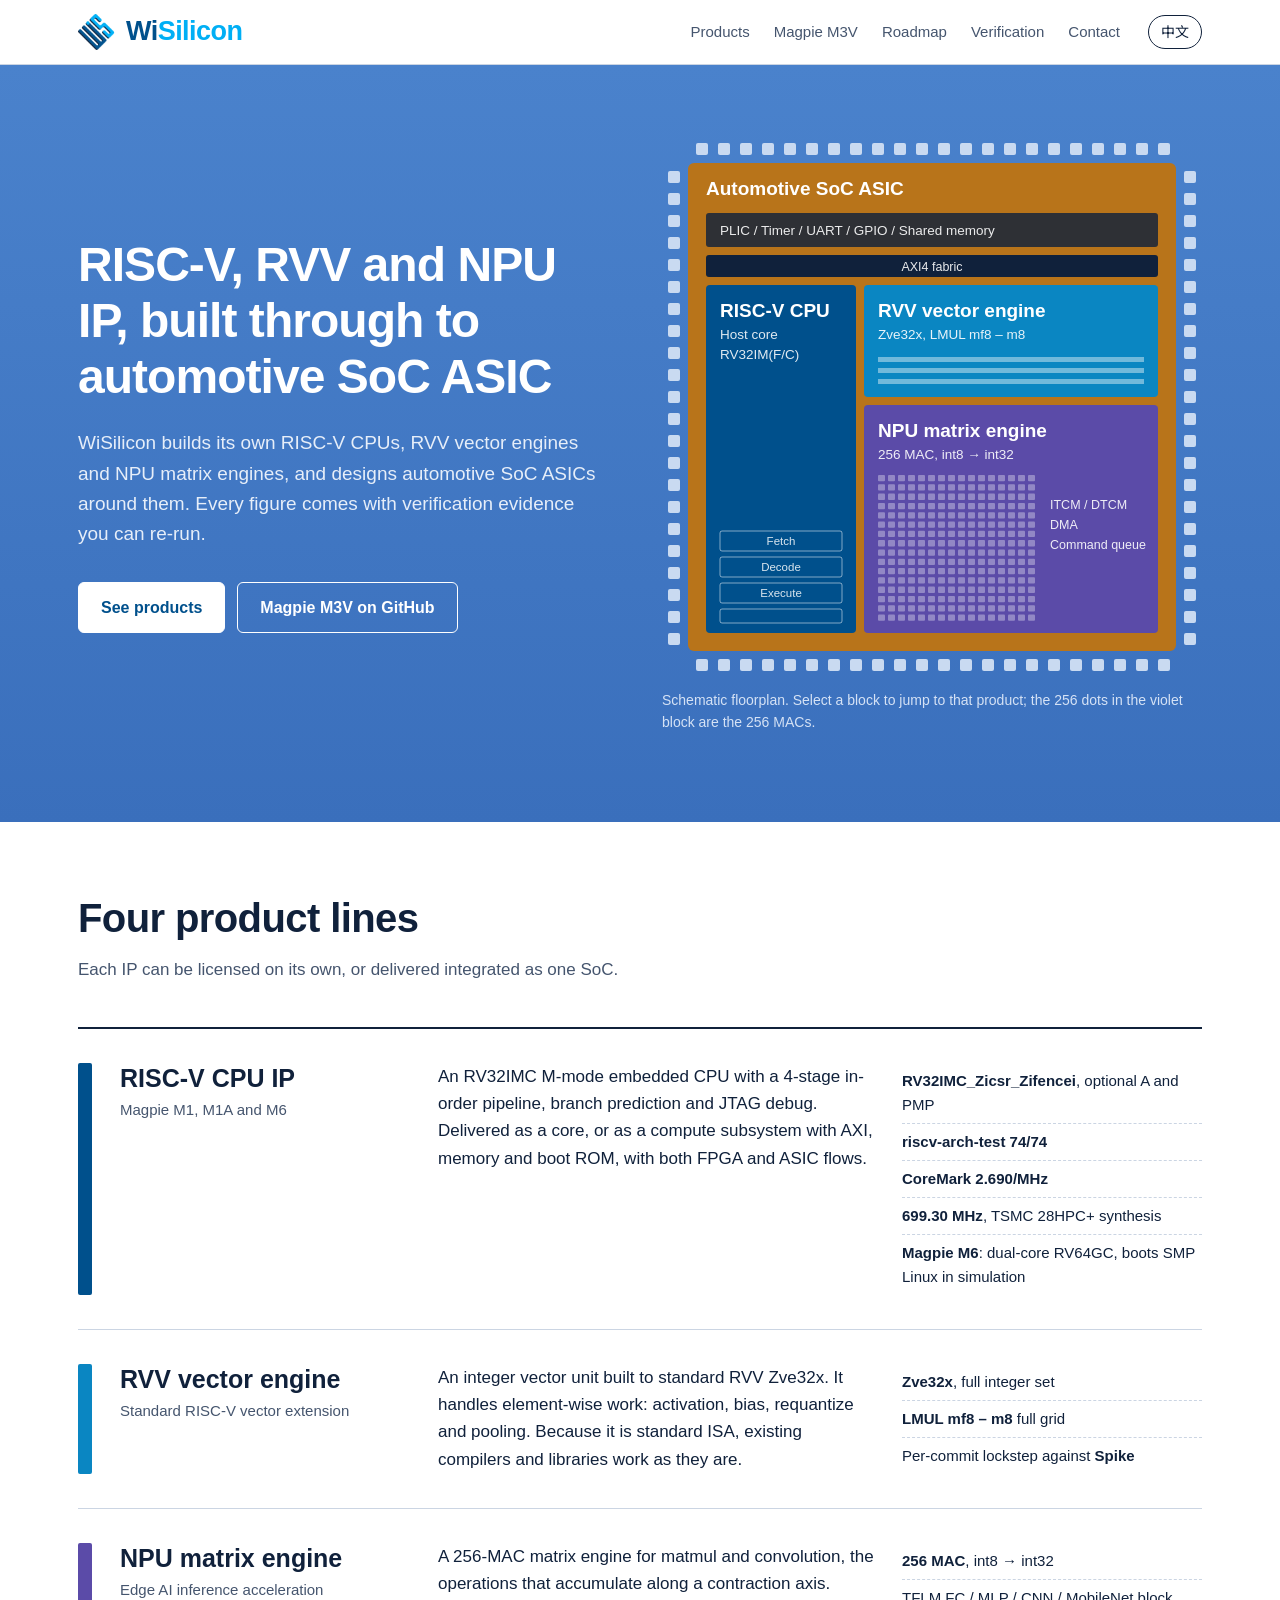
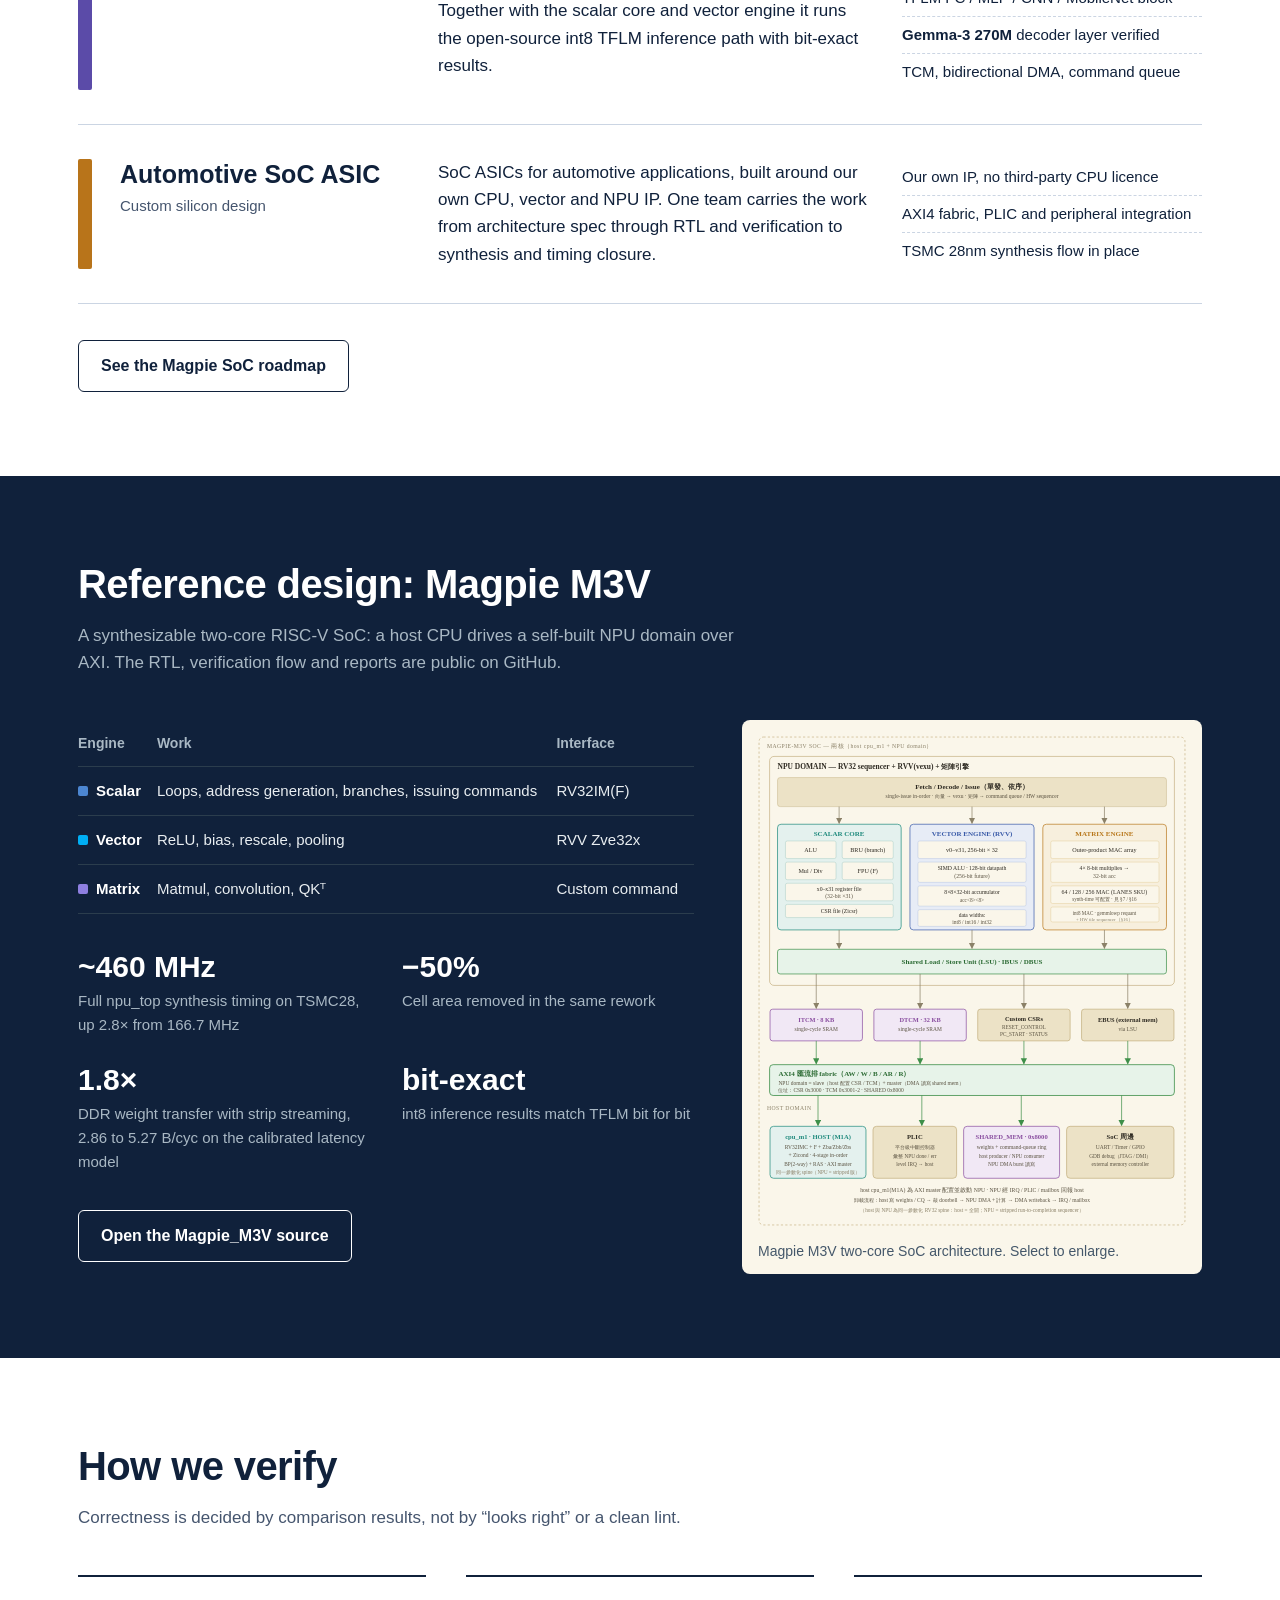
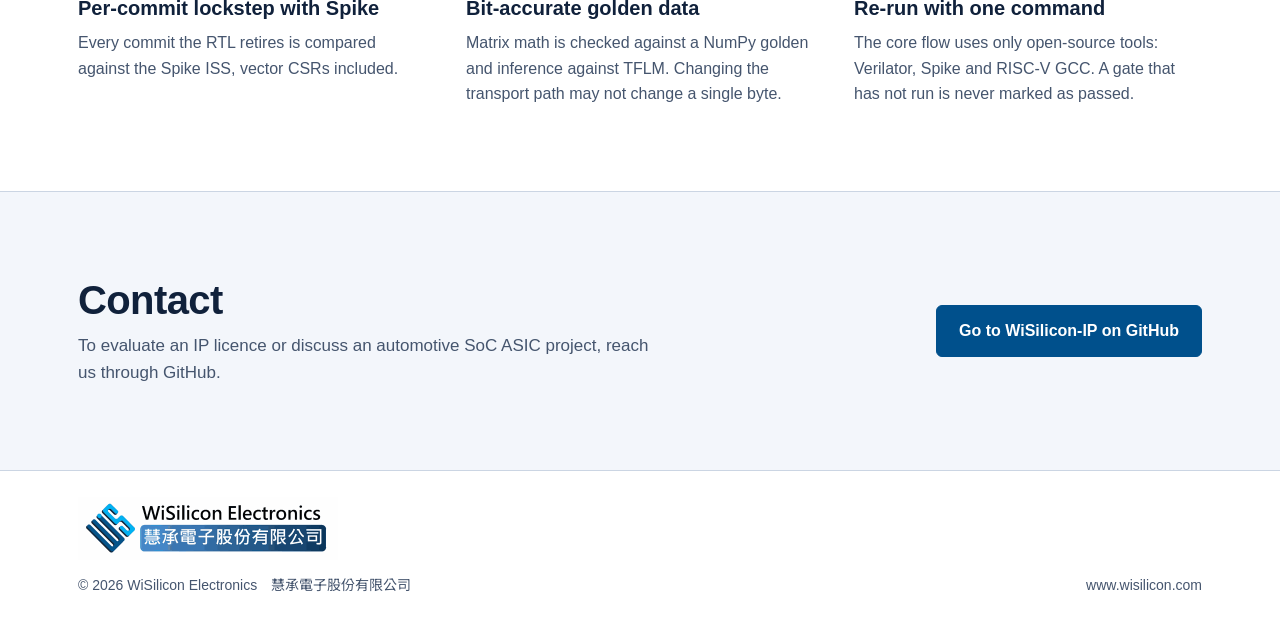
==== index.html @ 9a955252 "Add files via upload" ====
<!DOCTYPE html>
<html lang="zh-Hant" data-lang="zh" data-title-zh="WiSilicon Electronics｜RISC-V、RVV、NPU IP 與車用 SoC ASIC" data-title-en="WiSilicon Electronics | RISC-V, RVV, NPU IP and automotive SoC ASIC">
<head>
<meta charset="utf-8">
<meta name="viewport" content="width=device-width, initial-scale=1">
<title>WiSilicon Electronics｜RISC-V、RVV、NPU IP 與車用 SoC ASIC</title>
<meta name="description" content="WiSilicon Electronics 提供 RISC-V CPU IP、RVV 向量引擎、NPU 矩陣引擎與車用 SoC ASIC 設計。RISC-V CPU, RVV vector, NPU IP and automotive SoC ASIC design.">
<meta property="og:title" content="WiSilicon Electronics">
<meta property="og:description" content="RISC-V CPU, RVV vector engine, NPU IP and automotive SoC ASIC.">
<meta property="og:type" content="website">
<meta property="og:url" content="https://www.wisilicon.com/">
<link rel="canonical" href="https://www.wisilicon.com/">
<link rel="preconnect" href="https://fonts.googleapis.com">
<link rel="preconnect" href="https://fonts.gstatic.com" crossorigin>
<link href="https://fonts.googleapis.com/css2?family=Noto+Sans+TC:wght@400;500;700&display=swap" rel="stylesheet">
<link rel="icon" type="image/png" href="favicon.png">
<link rel="stylesheet" href="site.css">
</head>
<body>
<header class="top">
<div class="wrap">
<a class="brand" href="#top" aria-label="WiSilicon">
<img src="logo-mark.png" alt="" width="40" height="40"><span><span class="wi">Wi</span><span class="si">Silicon</span></span>
</a>
<nav class="nav" aria-label="Primary">
<a href="#offer"><span class="zh">產品與服務</span><span class="en">Products</span></a>
<a href="#m3v">Magpie M3V</a>
<a href="roadmap.html">Roadmap</a>
<a href="#method"><span class="zh">驗證方法</span><span class="en">Verification</span></a>
<a href="#contact"><span class="zh">聯絡</span><span class="en">Contact</span></a>
</nav>
<button class="lang" id="lang" type="button" aria-label="Switch language">English</button>
</div>
</header>
<main id="top">
<section class="hero" style="padding:0">
<div class="wrap">
<div>
<h1>
<span class="zh"><span class="nb">RISC-V、RVV 與 NPU IP，</span><br><span class="nb">一路做到車用 SoC ASIC</span></span>
<span class="en">RISC-V, RVV and NPU IP, built through to automotive SoC ASIC</span>
</h1>
<p class="lede">
<span class="zh">慧承電子（WiSilicon）自行開發 RISC-V CPU、RVV 向量引擎與 NPU 矩陣引擎，並以這些 IP 為核心設計車用 SoC ASIC。每一項規格都附可重跑的驗證證據。</span>
<span class="en">WiSilicon builds its own RISC-V CPUs, RVV vector engines and NPU matrix engines, and designs automotive SoC ASICs around them. Every figure comes with verification evidence you can re-run.</span>
</p>
<div class="actions">
<a class="btn solid" href="#offer"><span class="zh">看產品與服務</span><span class="en">See products</span></a>
<a class="btn" href="https://github.com/WiSilicon-IP/Magpie_M3V"><span class="zh">在 GitHub 看 Magpie M3V</span><span class="en">Magpie M3V on GitHub</span></a>
</div>
</div>
<div>
<svg class="die" id="die" viewBox="0 0 540 540" role="group" aria-labelledby="dieT">
<title id="dieT">SoC floorplan: automotive SoC containing a RISC-V host CPU, an RVV vector engine and a 256-MAC NPU matrix engine</title>
<g id="pads" fill="#C9DAF1"></g>
<a class="blk" href="#auto">
<rect class="face" x="26" y="26" width="488" height="488" rx="6" fill="#B8741A"/>
<text x="44" y="58" font-size="19" font-weight="700"><tspan class="zh">車用 SoC ASIC</tspan><tspan class="en">Automotive SoC ASIC</tspan></text>
</a>
<rect x="44" y="76" width="452" height="34" rx="3" fill="#10213B" opacity=".82"/>
<text x="58" y="98" font-size="13.5" opacity=".9">PLIC / Timer / UART / GPIO / Shared memory</text>
<rect x="44" y="118" width="452" height="22" rx="3" fill="#10213B"/>
<text x="270" y="134" font-size="12.5" text-anchor="middle" opacity=".9">AXI4 fabric</text>
<a class="blk" href="#cpu">
<rect class="face" x="44" y="148" width="150" height="348" rx="4" fill="#00508C"/>
<text x="58" y="180" font-size="19" font-weight="700">RISC-V CPU</text>
<text x="58" y="202" font-size="13.5" opacity=".88">Host core</text>
<text x="58" y="222" font-size="13.5" opacity=".88">RV32IM(F/C)</text>
<g fill="none" stroke="#fff" stroke-opacity=".5">
<rect x="58" y="394" width="122" height="20" rx="2"/><rect x="58" y="420" width="122" height="20" rx="2"/><rect x="58" y="446" width="122" height="20" rx="2"/><rect x="58" y="472" width="122" height="14" rx="2"/>
</g>
<text x="119" y="408" font-size="11.5" text-anchor="middle" opacity=".85">Fetch</text>
<text x="119" y="434" font-size="11.5" text-anchor="middle" opacity=".85">Decode</text>
<text x="119" y="460" font-size="11.5" text-anchor="middle" opacity=".85">Execute</text>
</a>
<a class="blk" href="#rvv">
<rect class="face" x="202" y="148" width="294" height="112" rx="4" fill="#0A86C2"/>
<text x="216" y="180" font-size="19" font-weight="700"><tspan class="zh">RVV 向量引擎</tspan><tspan class="en">RVV vector engine</tspan></text>
<text x="216" y="202" font-size="13.5" opacity=".9">Zve32x, LMUL mf8 – m8</text>
<g fill="#fff" opacity=".42">
<rect x="216" y="220" width="266" height="5"/><rect x="216" y="231" width="266" height="5"/><rect x="216" y="242" width="266" height="5"/>
</g>
</a>
<a class="blk" href="#npu">
<rect class="face" x="202" y="268" width="294" height="228" rx="4" fill="#5B4BA8"/>
<text x="216" y="300" font-size="19" font-weight="700"><tspan class="zh">NPU 矩陣引擎</tspan><tspan class="en">NPU matrix engine</tspan></text>
<text x="216" y="322" font-size="13.5" opacity=".9">256 MAC, int8 → int32</text>
<g id="mac"></g>
<text x="388" y="372" font-size="12.5" opacity=".9">ITCM / DTCM</text>
<text x="388" y="392" font-size="12.5" opacity=".9">DMA</text>
<text x="388" y="412" font-size="12.5" opacity=".9">Command queue</text>
</a>
</svg>
<p class="cap">
<span class="zh">晶片平面示意圖。點選區塊可跳到對應的產品；紫色區塊裡的 256 個點就是 256 個 MAC。</span>
<span class="en">Schematic floorplan. Select a block to jump to that product; the 256 dots in the violet block are the 256 MACs.</span>
</p>
</div>
</div>
</section>
<section id="offer" style="padding-top:20px">
<div class="wrap">
<h2><span class="zh">四項產品與服務</span><span class="en">Four product lines</span></h2>
<p class="sub">
<span class="zh">三項 IP 可以單獨授權，也可以整合成一顆 SoC 交付。</span>
<span class="en">Each IP can be licensed on its own, or delivered integrated as one SoC.</span>
</p>
<div class="offer">
<article class="row" id="cpu">
<div class="key" style="background:var(--cpu)"></div>
<div>
<h3>RISC-V CPU IP</h3>
<p class="kind"><span class="zh">Magpie M1、M1A 與 M6</span><span class="en">Magpie M1, M1A and M6</span></p>
</div>
<p>
<span class="zh">RV32IMC 的 M-mode 嵌入式 CPU，四級依序管線，含分支預測與 JTAG 除錯。可以只交付核心，也可以交付含 AXI、記憶體與 boot ROM 的運算子系統，FPGA 與 ASIC 流程都有。</span>
<span class="en">An RV32IMC M-mode embedded CPU with a 4-stage in-order pipeline, branch prediction and JTAG debug. Delivered as a core, or as a compute subsystem with AXI, memory and boot ROM, with both FPGA and ASIC flows.</span>
</p>
<ul>
<li><b>RV32IMC_Zicsr_Zifencei</b><span class="zh">，可選 A 與 PMP</span><span class="en">, optional A and PMP</span></li>
<li><b>riscv-arch-test 74/74</b></li>
<li><b>CoreMark 2.690/MHz</b></li>
<li><b>699.30 MHz</b><span class="zh">，TSMC 28HPC+ 合成結果</span><span class="en">, TSMC 28HPC+ synthesis</span></li>
<li><b>Magpie M6</b><span class="zh">：雙核 RV64GC，模擬中開機 SMP Linux</span><span class="en">: dual-core RV64GC, boots SMP Linux in simulation</span></li>
</ul>
</article>
<article class="row" id="rvv">
<div class="key" style="background:var(--rvv)"></div>
<div>
<h3><span class="zh">RVV 向量引擎</span><span class="en">RVV vector engine</span></h3>
<p class="kind"><span class="zh">標準 RISC-V 向量擴充</span><span class="en">Standard RISC-V vector extension</span></p>
</div>
<p>
<span class="zh">依標準 RVV Zve32x 實作的整數向量單元，處理逐元素運算：activation、bias、requantize 與 pooling。因為是標準 ISA，現有的編譯器與函式庫可以直接使用。</span>
<span class="en">An integer vector unit built to standard RVV Zve32x. It handles element-wise work: activation, bias, requantize and pooling. Because it is standard ISA, existing compilers and libraries work as they are.</span>
</p>
<ul>
<li><b>Zve32x</b><span class="zh">，整數全指令</span><span class="en">, full integer set</span></li>
<li><b>LMUL mf8 – m8</b><span class="zh"> 全組合</span><span class="en"> full grid</span></li>
<li><span class="zh">逐 commit 與 <b>Spike</b> 比對</span><span class="en">Per-commit lockstep against <b>Spike</b></span></li>
</ul>
</article>
<article class="row" id="npu">
<div class="key" style="background:var(--npu)"></div>
<div>
<h3><span class="zh">NPU 矩陣引擎</span><span class="en">NPU matrix engine</span></h3>
<p class="kind"><span class="zh">邊緣 AI 推論加速</span><span class="en">Edge AI inference acceleration</span></p>
</div>
<p>
<span class="zh">256 個 MAC 組成的矩陣引擎，負責 matmul 與卷積這類沿著收縮軸累加的運算。搭配純量核心與向量引擎，跑開源的 int8 TFLM 推論路徑，結果與 TFLM 逐位元相同。</span>
<span class="en">A 256-MAC matrix engine for matmul and convolution, the operations that accumulate along a contraction axis. Together with the scalar core and vector engine it runs the open-source int8 TFLM inference path with bit-exact results.</span>
</p>
<ul>
<li><b>256 MAC</b>, int8 → int32</li>
<li><span class="zh">TFLM FC / MLP / CNN / MobileNet block</span><span class="en">TFLM FC / MLP / CNN / MobileNet block</span></li>
<li><b>Gemma-3 270M</b> <span class="zh">decoder layer 已驗證</span><span class="en">decoder layer verified</span></li>
<li><span class="zh">TCM、雙向 DMA、command queue</span><span class="en">TCM, bidirectional DMA, command queue</span></li>
</ul>
</article>
<article class="row" id="auto">
<div class="key" style="background:var(--auto)"></div>
<div>
<h3><span class="zh">車用 SoC ASIC</span><span class="en">Automotive SoC ASIC</span></h3>
<p class="kind"><span class="zh">客製晶片設計</span><span class="en">Custom silicon design</span></p>
</div>
<p>
<span class="zh">以自有的 CPU、向量與 NPU IP 為核心，替車用應用設計 SoC ASIC。從架構規格、RTL、驗證到合成與時序收斂，由同一個團隊負責。</span>
<span class="en">SoC ASICs for automotive applications, built around our own CPU, vector and NPU IP. One team carries the work from architecture spec through RTL and verification to synthesis and timing closure.</span>
</p>
<ul>
<li><span class="zh">自有 IP，不依賴第三方 CPU 授權</span><span class="en">Our own IP, no third-party CPU licence</span></li>
<li><span class="zh">AXI4 匯流排、PLIC、周邊整合</span><span class="en">AXI4 fabric, PLIC and peripheral integration</span></li>
<li><span class="zh">TSMC 28nm 合成流程已建立</span><span class="en">TSMC 28nm synthesis flow in place</span></li>
</ul>
</article>
</div>
<p class="more"><a class="btn" href="roadmap.html"><span class="zh">看 Magpie SoC Roadmap</span><span class="en">See the Magpie SoC roadmap</span></a></p>
</div>
</section>
<section class="ref" id="m3v">
<div class="wrap">
<h2><span class="zh">參考設計：Magpie M3V</span><span class="en">Reference design: Magpie M3V</span></h2>
<p class="sub">
<span class="zh">一顆可合成的雙核 RISC-V SoC：host CPU 透過 AXI 驅動自建的 NPU domain。RTL、驗證流程與報告都公開在 GitHub。</span>
<span class="en">A synthesizable two-core RISC-V SoC: a host CPU drives a self-built NPU domain over AXI. The RTL, verification flow and reports are public on GitHub.</span>
</p>
<div class="refgrid">
<div>
<table class="engines">
<thead><tr>
<th><span class="zh">引擎</span><span class="en">Engine</span></th>
<th><span class="zh">負責的工作</span><span class="en">Work</span></th>
<th><span class="zh">介面</span><span class="en">Interface</span></th>
</tr></thead>
<tbody>
<tr><td><span class="dot" style="background:#4C86D1"></span><span class="zh">純量</span><span class="en">Scalar</span></td>
<td><span class="zh">迴圈、位址產生、分支、下指令</span><span class="en">Loops, address generation, branches, issuing commands</span></td><td>RV32IM(F)</td></tr>
<tr><td><span class="dot" style="background:#00AFF5"></span><span class="zh">向量</span><span class="en">Vector</span></td>
<td><span class="zh">ReLU、bias、rescale、pooling</span><span class="en">ReLU, bias, rescale, pooling</span></td><td>RVV Zve32x</td></tr>
<tr><td><span class="dot" style="background:#8E7FE0"></span><span class="zh">矩陣</span><span class="en">Matrix</span></td>
<td><span class="zh">matmul、卷積、QKᵀ</span><span class="en">Matmul, convolution, QKᵀ</span></td><td><span class="zh">自訂命令</span><span class="en">Custom command</span></td></tr>
</tbody>
</table>
<dl class="facts">
<div><dt>~460 MHz</dt><dd><span class="zh">完整 npu_top 在 TSMC28 的合成時序，由 166.7 MHz 提升 2.8 倍</span><span class="en">Full npu_top synthesis timing on TSMC28, up 2.8× from 166.7 MHz</span></dd></div>
<div><dt>−50%</dt><dd><span class="zh">同一次改版減少的 cell 面積</span><span class="en">Cell area removed in the same rework</span></dd></div>
<div><dt>1.8×</dt><dd><span class="zh">strip streaming 讓 DDR 權重傳輸由 2.86 提升到 5.27 B/cyc（校準延遲模型）</span><span class="en">DDR weight transfer with strip streaming, 2.86 to 5.27 B/cyc on the calibrated latency model</span></dd></div>
<div><dt>bit-exact</dt><dd><span class="zh">int8 推論結果與 TFLM 逐位元相同</span><span class="en">int8 inference results match TFLM bit for bit</span></dd></div>
</dl>
<a class="btn" href="https://github.com/WiSilicon-IP/Magpie_M3V"><span class="zh">開啟 Magpie_M3V 原始碼</span><span class="en">Open the Magpie_M3V source</span></a>
</div>
<figure>
<a href="soc_arch_v3.svg"><img src="soc_arch_v3.svg" alt="Magpie-M3V two-core SoC architecture: NPU domain with scalar RV32IMF core, RVV vector engine, 256-MAC matrix engine, ITCM/DTCM and DMA, plus host cpu_m1, PLIC, shared memory and peripherals on a shared AXI4 fabric" loading="lazy" width="1000" height="1140"></a>
<figcaption><span class="zh">Magpie M3V 雙核 SoC 架構。點圖可放大。</span><span class="en">Magpie M3V two-core SoC architecture. Select to enlarge.</span></figcaption>
</figure>
</div>
</div>
</section>
<section id="method">
<div class="wrap">
<h2><span class="zh">我們怎麼驗證</span><span class="en">How we verify</span></h2>
<p class="sub">
<span class="zh">正確與否由比對結果決定，而不是「看起來對」或 lint 通過。</span>
<span class="en">Correctness is decided by comparison results, not by “looks right” or a clean lint.</span>
</p>
<div class="method">
<div>
<h3><span class="zh">逐 commit 與 Spike 比對</span><span class="en">Per-commit lockstep with Spike</span></h3>
<p><span class="zh">RTL 每一筆 commit 的結果都與 Spike ISS 對照，向量 CSR 也在比對範圍內。</span><span class="en">Every commit the RTL retires is compared against the Spike ISS, vector CSRs included.</span></p>
</div>
<div>
<h3><span class="zh">逐位元的 golden 資料</span><span class="en">Bit-accurate golden data</span></h3>
<p><span class="zh">矩陣運算對照 NumPy golden，推論結果對照 TFLM。換傳輸路徑不能改變任何一個位元組。</span><span class="en">Matrix math is checked against a NumPy golden and inference against TFLM. Changing the transport path may not change a single byte.</span></p>
</div>
<div>
<h3><span class="zh">一行指令重跑</span><span class="en">Re-run with one command</span></h3>
<p><span class="zh">核心流程只用開源工具：Verilator、Spike 與 RISC-V GCC。沒有執行過的 gate 不會標成通過。</span><span class="en">The core flow uses only open-source tools: Verilator, Spike and RISC-V GCC. A gate that has not run is never marked as passed.</span></p>
</div>
</div>
</div>
</section>
<section class="contact" id="contact">
<div class="wrap">
<div>
<h2><span class="zh">聯絡我們</span><span class="en">Contact</span></h2>
<p>
<span class="zh">想評估 IP 授權或討論車用 SoC ASIC 專案，請從 GitHub 與我們聯繫。</span>
<span class="en">To evaluate an IP licence or discuss an automotive SoC ASIC project, reach us through GitHub.</span>
</p>
</div>
<!-- TODO: 補上公司聯絡信箱，例如 <a class="btn solid" href="mailto:...">寄信給我們</a> -->
<a class="btn solid" href="https://github.com/WiSilicon-IP"><span class="zh">前往 WiSilicon-IP GitHub</span><span class="en">Go to WiSilicon-IP on GitHub</span></a>
</div>
</section>
</main>
<footer>
<div class="wrap" style="margin-bottom:14px"><img src="logo-full.png" alt="WiSilicon Electronics 慧承電子股份有限公司" width="260" height="61" style="height:auto;max-width:100%"></div>
<div class="wrap"><span>© <span id="yr">2026</span> WiSilicon Electronics　慧承電子股份有限公司</span><span>www.wisilicon.com</span></div>
</footer>
<script src="site.js"></script>
</body>
</html>
---- site.css ----
:root{
--paper:#FFFFFF;
--sheet:#F3F6FB;
--ink:#10213B;
--brand:#447CC7;
--cyan:#00AFF5;
--ink-2:#45556E;
--line:#CBD5E3;
--cpu:#00508C;
--rvv:#0A86C2;
--npu:#5B4BA8;
--auto:#B8741A;
--latin:"Helvetica Neue",Helvetica,Arial,"Noto Sans TC","Noto Sans CJK TC","PingFang TC","Microsoft JhengHei",sans-serif;
--body:"Segoe UI","Helvetica Neue",Helvetica,Arial,"Noto Sans TC","Noto Sans CJK TC","PingFang TC","Microsoft JhengHei",sans-serif;
--wrap:1180px;
}
*{box-sizing:border-box}
html{scroll-behavior:smooth}
body{margin:0;background:var(--paper);color:var(--ink);font-family:var(--body);font-size:17px;line-height:1.7;-webkit-font-smoothing:antialiased}
html[data-lang="zh"] .en,html[data-lang="en"] .zh{display:none}
html[data-lang="en"] body{line-height:1.6}
a{color:inherit}
a:focus-visible,button:focus-visible{outline:3px solid var(--cyan);outline-offset:3px}
.wrap{max-width:var(--wrap);margin:0 auto;padding:0 28px}
.top{position:sticky;top:0;z-index:10;background:rgba(255,255,255,.94);backdrop-filter:blur(8px);border-bottom:1px solid var(--line)}
.top .wrap{display:flex;align-items:center;gap:28px;height:64px}
.brand{display:flex;align-items:center;gap:10px;text-decoration:none;font-family:var(--latin);font-weight:700;font-size:20px;letter-spacing:-.01em}
.brand img{width:40px;height:40px;display:block}
.brand{font-size:27px;letter-spacing:-.02em;gap:8px}
.brand .wi{color:var(--cpu)}
.brand .si{color:var(--cyan)}
.nav{display:flex;gap:24px;margin-left:auto;font-size:15px}
.nav a{text-decoration:none;color:var(--ink-2)}
.nav a:hover{color:var(--ink)}
.lang{font:inherit;font-size:14px;border:1px solid var(--ink);background:none;color:var(--ink);padding:5px 12px;border-radius:999px;cursor:pointer}
.lang:hover{background:var(--ink);color:#fff}
.hero .wrap{display:grid;grid-template-columns:minmax(0,1fr) minmax(0,540px);gap:56px;align-items:center;padding-top:72px;padding-bottom:88px}
h1{font-family:var(--latin);font-weight:700;font-size:clamp(32px,3.9vw,48px);line-height:1.16;letter-spacing:-.02em;margin:0 0 24px}
html[data-lang="zh"] h1{font-weight:700;line-height:1.3;letter-spacing:0;font-size:clamp(30px,3.7vw,46px)}
h1 .nb{white-space:nowrap}
@media (max-width:520px){h1 .nb{white-space:normal}}
.lede{font-size:19px;color:var(--ink-2);max-width:34em;margin:0 0 32px}
.actions{display:flex;flex-wrap:wrap;gap:12px}
.btn{display:inline-block;text-decoration:none;font-weight:600;font-size:16px;padding:12px 22px;border-radius:6px;border:1.5px solid var(--ink)}
.btn.solid{background:var(--cpu);border-color:var(--cpu);color:#fff}
.btn.solid:hover{background:var(--ink);border-color:var(--ink)}
.btn:not(.solid):hover{background:var(--ink);color:#fff}
.die{width:100%;height:auto;display:block}
.die text{font-family:var(--latin);fill:#fff}
.die .blk{cursor:pointer}
.die .blk rect.face{transition:filter .15s}
.die .blk:hover rect.face,.die .blk:focus-visible rect.face{filter:brightness(1.18)}
.die .blk:focus-visible{outline:none}
.die .blk:focus-visible rect.face{stroke:#fff;stroke-width:3}
.die .mac{fill:#fff;opacity:.28}
.die.run .mac{animation:mac 1.1s ease-out both}
@keyframes mac{0%{opacity:.1}45%{opacity:1}100%{opacity:.34}}
.cap{font-size:14px;color:var(--ink-2);margin:12px 0 0}
section{padding:84px 0}
h2{font-family:var(--latin);font-weight:700;font-size:clamp(28px,3.2vw,40px);line-height:1.2;letter-spacing:-.015em;margin:0 0 14px}
html[data-lang="zh"] h2{font-weight:700;letter-spacing:0}
.sub{color:var(--ink-2);max-width:40em;margin:0 0 44px}
.offer{border-top:2px solid var(--ink)}
.row{display:grid;grid-template-columns:14px minmax(0,290px) minmax(0,1fr) minmax(0,300px);gap:28px;padding:34px 0;border-bottom:1px solid var(--line);scroll-margin-top:80px}
.row .key{width:14px;border-radius:2px}
.row h3{font-family:var(--latin);font-weight:700;font-size:25px;line-height:1.25;margin:0 0 4px}
.row .kind{font-size:15px;color:var(--ink-2);margin:0}
.row p{margin:0}
.row ul{margin:0;padding:0;list-style:none;font-size:15px}
.row li{padding:6px 0;border-bottom:1px dashed var(--line);font-variant-numeric:tabular-nums}
.row li:last-child{border-bottom:0}
.row li b{font-weight:600}
.ref{background:var(--ink);color:#E9EEF1}
.ref h2{color:#fff}
.ref .sub{color:#A9B8C4}
.refgrid{display:grid;grid-template-columns:minmax(0,1fr) minmax(0,460px);gap:48px;align-items:start}
.ref figure{margin:0;background:#FAF6EA;border-radius:8px;padding:10px}
.ref figure img{display:block;width:100%;height:auto}
.ref figcaption{font-size:14px;color:#44576A;padding:8px 6px 2px}
.engines{width:100%;border-collapse:collapse;font-size:15px;margin:0 0 36px}
.engines th,.engines td{text-align:left;vertical-align:top;padding:12px 14px 12px 0;border-bottom:1px solid #2B3D4D}
.engines th{font-weight:600;color:#A9B8C4;font-size:14px}
.engines td:first-child{font-weight:600;color:#fff;white-space:nowrap}
.dot{display:inline-block;width:10px;height:10px;border-radius:2px;margin-right:8px}
.facts{margin:0;display:grid;grid-template-columns:1fr 1fr;gap:26px 32px}
.facts dt{font-family:var(--latin);font-weight:700;font-size:30px;line-height:1.1;color:#fff;font-variant-numeric:tabular-nums}
.facts dd{margin:6px 0 0;font-size:15px;color:#A9B8C4}
.ref .btn{border-color:#fff;color:#fff;margin-top:36px}
.ref .btn:hover{background:#fff;color:var(--ink)}
.method{display:grid;grid-template-columns:repeat(3,minmax(0,1fr));gap:40px}
.method h3{font-size:20px;font-weight:700;margin:0 0 8px;line-height:1.35}
.method p{margin:0;color:var(--ink-2);font-size:16px}
.method div{border-top:2px solid var(--ink);padding-top:18px}
.contact{background:var(--sheet);border-top:1px solid var(--line)}
.contact .wrap{display:flex;flex-wrap:wrap;gap:24px 48px;align-items:center;justify-content:space-between}
.contact h2{margin:0 0 8px}
.contact p{margin:0;color:var(--ink-2);max-width:34em}
footer{padding:26px 0;font-size:14px;color:var(--ink-2);border-top:1px solid var(--line);background:var(--sheet)}
@media (max-width:980px){
.hero .wrap{grid-template-columns:1fr;padding-top:48px;padding-bottom:56px;gap:40px}
.row{grid-template-columns:14px minmax(0,1fr);gap:14px 20px}
.row .key{grid-row:1 / span 3}
.refgrid{grid-template-columns:1fr}
.method{grid-template-columns:1fr;gap:28px}
section{padding:60px 0}
}
@media (max-width:640px){
.nav a{display:none}
.wrap{padding:0 20px}
.facts{grid-template-columns:1fr}
.engines td:first-child{white-space:normal}
}
@media (prefers-reduced-motion:reduce){
html{scroll-behavior:auto}
.die.run .mac{animation:none;opacity:.5}
}
.pagehead{padding:64px 0 36px}
.pagehead h1{margin-bottom:16px}
.asof{font-size:15px;color:var(--ink-2);margin:0}
.lanes{border-top:2px solid var(--ink)}
.lanehead,.lane{display:grid;grid-template-columns:200px repeat(3,minmax(0,1fr));gap:0 24px}
.lanehead{padding:12px 0;font-size:15px;font-weight:600;color:var(--ink-2);border-bottom:1px solid var(--line)}
.lane{padding:28px 0;border-bottom:1px solid var(--line)}
.lane .who{border-left:14px solid var(--c);padding-left:16px}
.lane .who h3{font-family:var(--latin);font-size:21px;font-weight:700;line-height:1.3;margin:0 0 4px}
.lane .who p{margin:0;font-size:15px;color:var(--ink-2)}
.stage{font-size:15.5px}
.stage h4{font-size:17px;font-weight:700;margin:0 0 6px;line-height:1.4}
.stage h4 a{text-decoration-color:var(--c);text-decoration-thickness:2px;text-underline-offset:3px}
.stage ul{margin:0 0 16px;padding-left:1.1em}
.stage ul:last-child{margin-bottom:0}
.stage li{margin:3px 0}
.stage .tag{display:none;font-size:13.5px;font-weight:600;color:var(--ink-2);margin:0 0 6px}
.stage.none{color:var(--line)}
.goal{margin-top:28px;background:var(--auto);color:#fff;border-radius:8px;padding:30px 32px;display:grid;grid-template-columns:minmax(0,1fr) minmax(0,1.2fr);gap:32px;align-items:center}
.goal h3{font-family:var(--latin);font-size:27px;font-weight:700;line-height:1.25;margin:0 0 8px}
.goal p{margin:0}
.goal .state{display:inline-block;font-size:14px;font-weight:600;border:1.5px solid #fff;border-radius:999px;padding:2px 12px;margin-bottom:12px}
.parts{display:grid;grid-template-columns:1fr 1fr;gap:10px;margin:0;padding:0;list-style:none}
.parts li{background:var(--ink);border-left:10px solid var(--c);border-radius:4px;padding:10px 14px;font-size:15px;line-height:1.45}
.parts b{display:block;font-size:16px}
.tablewrap{overflow-x:auto}
.family{width:100%;border-collapse:collapse;font-size:15.5px;min-width:760px}
.family th,.family td{text-align:left;vertical-align:top;padding:13px 18px 13px 0;border-bottom:1px solid var(--line)}
.family thead th{font-size:14.5px;color:var(--ink-2);font-weight:600;border-bottom:2px solid var(--ink)}
.family tbody th{font-weight:700;white-space:nowrap}
.family td{font-variant-numeric:tabular-nums}
.more{margin:36px 0 0}
@media (max-width:980px){
.lanehead{display:none}
.lane{grid-template-columns:1fr;gap:18px}
.stage .tag{display:block}
.stage.none{display:none}
.goal{grid-template-columns:1fr}
}
@media (max-width:640px){.parts{grid-template-columns:1fr}.goal{padding:24px 20px}}
.hero,.pagehead{background:linear-gradient(180deg,#4A82CC 0%,#3A6FBC 100%);color:#fff}
.hero .lede,.pagehead .lede{color:#E6EEF9}
.pagehead .asof{color:#C9DAF1}
.hero .cap{color:#D5E2F5}
.hero .btn{border-color:#fff;color:#fff}
.hero .btn:not(.solid):hover{background:#fff;color:var(--cpu)}
.hero .btn.solid{background:#fff;border-color:#fff;color:var(--cpu)}
.hero .btn.solid:hover{background:var(--ink);border-color:var(--ink);color:#fff}
.hero a:focus-visible{outline-color:#fff}
#offer{padding-top:72px !important}
.pagehead{margin-bottom:44px}
.ref,.parts li{background:var(--ink)}
footer .wrap{display:flex;flex-wrap:wrap;gap:6px 24px;justify-content:space-between}
footer{background:#fff}
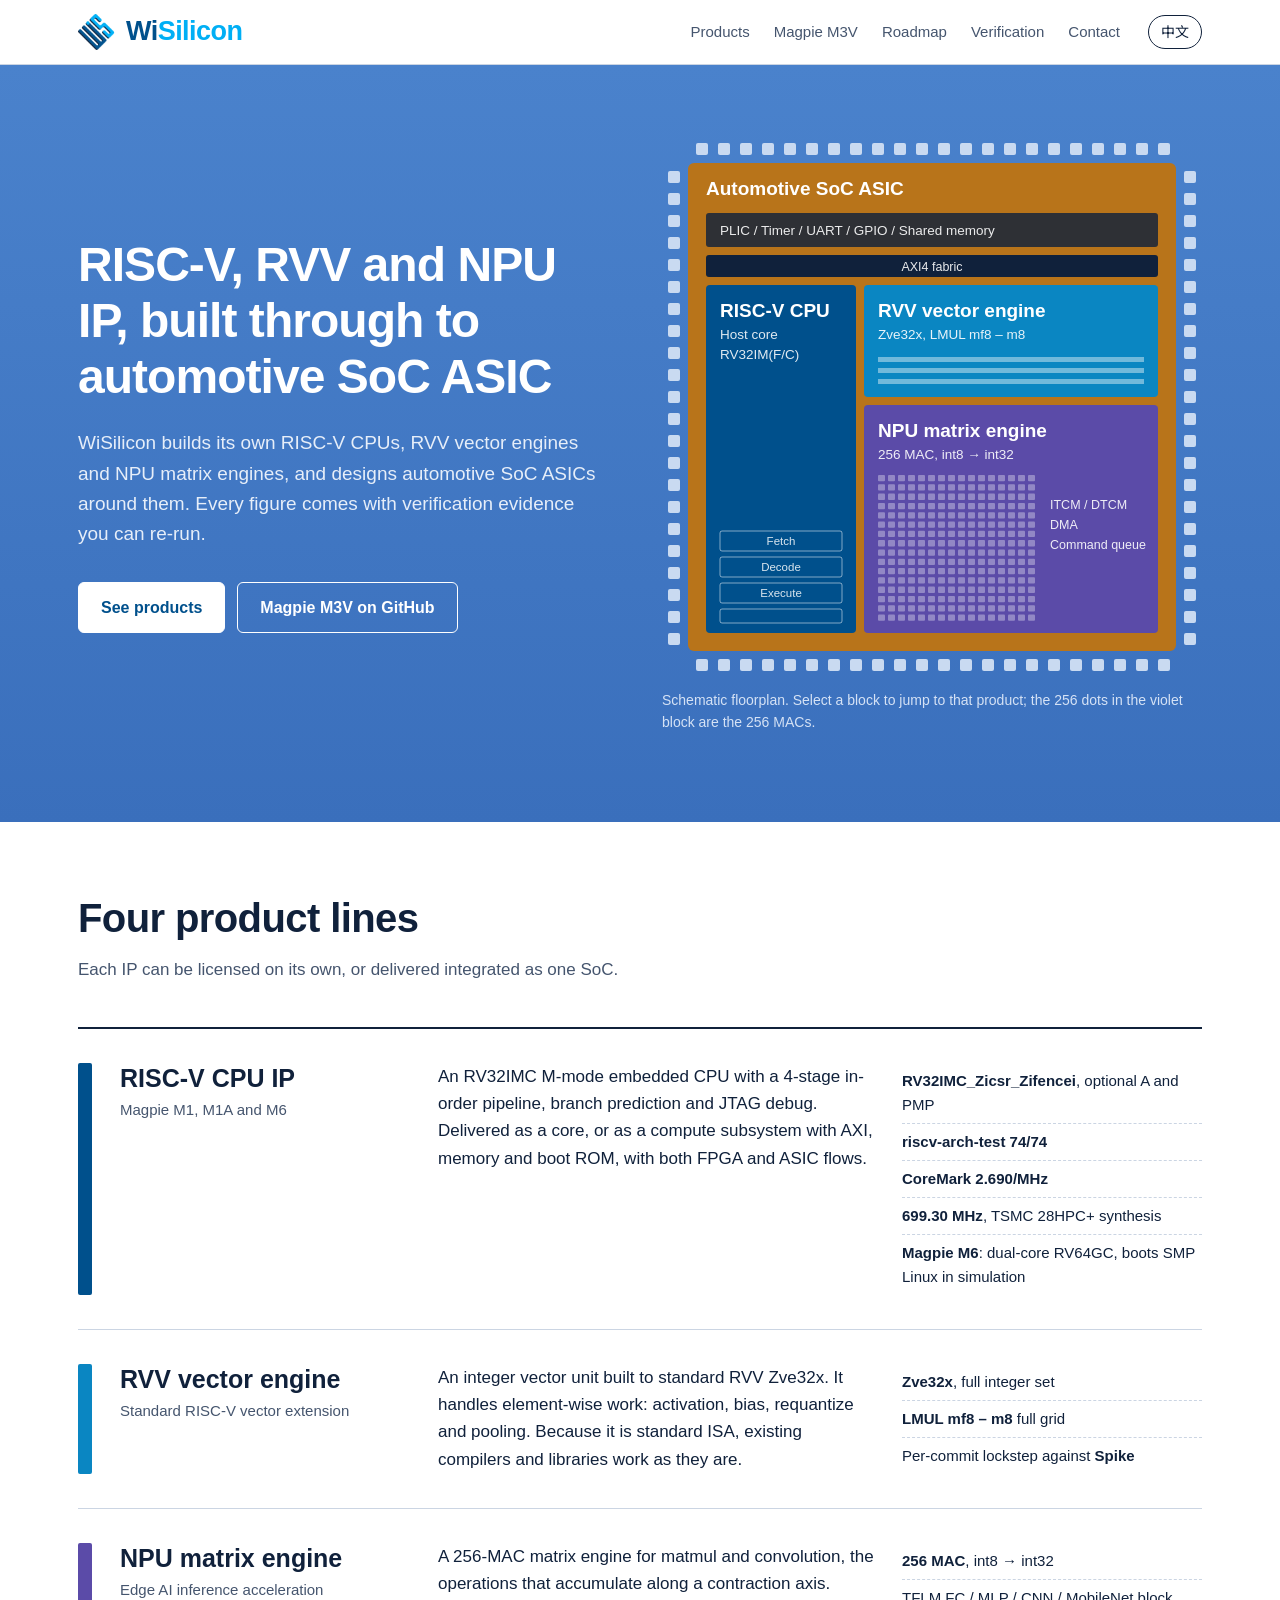
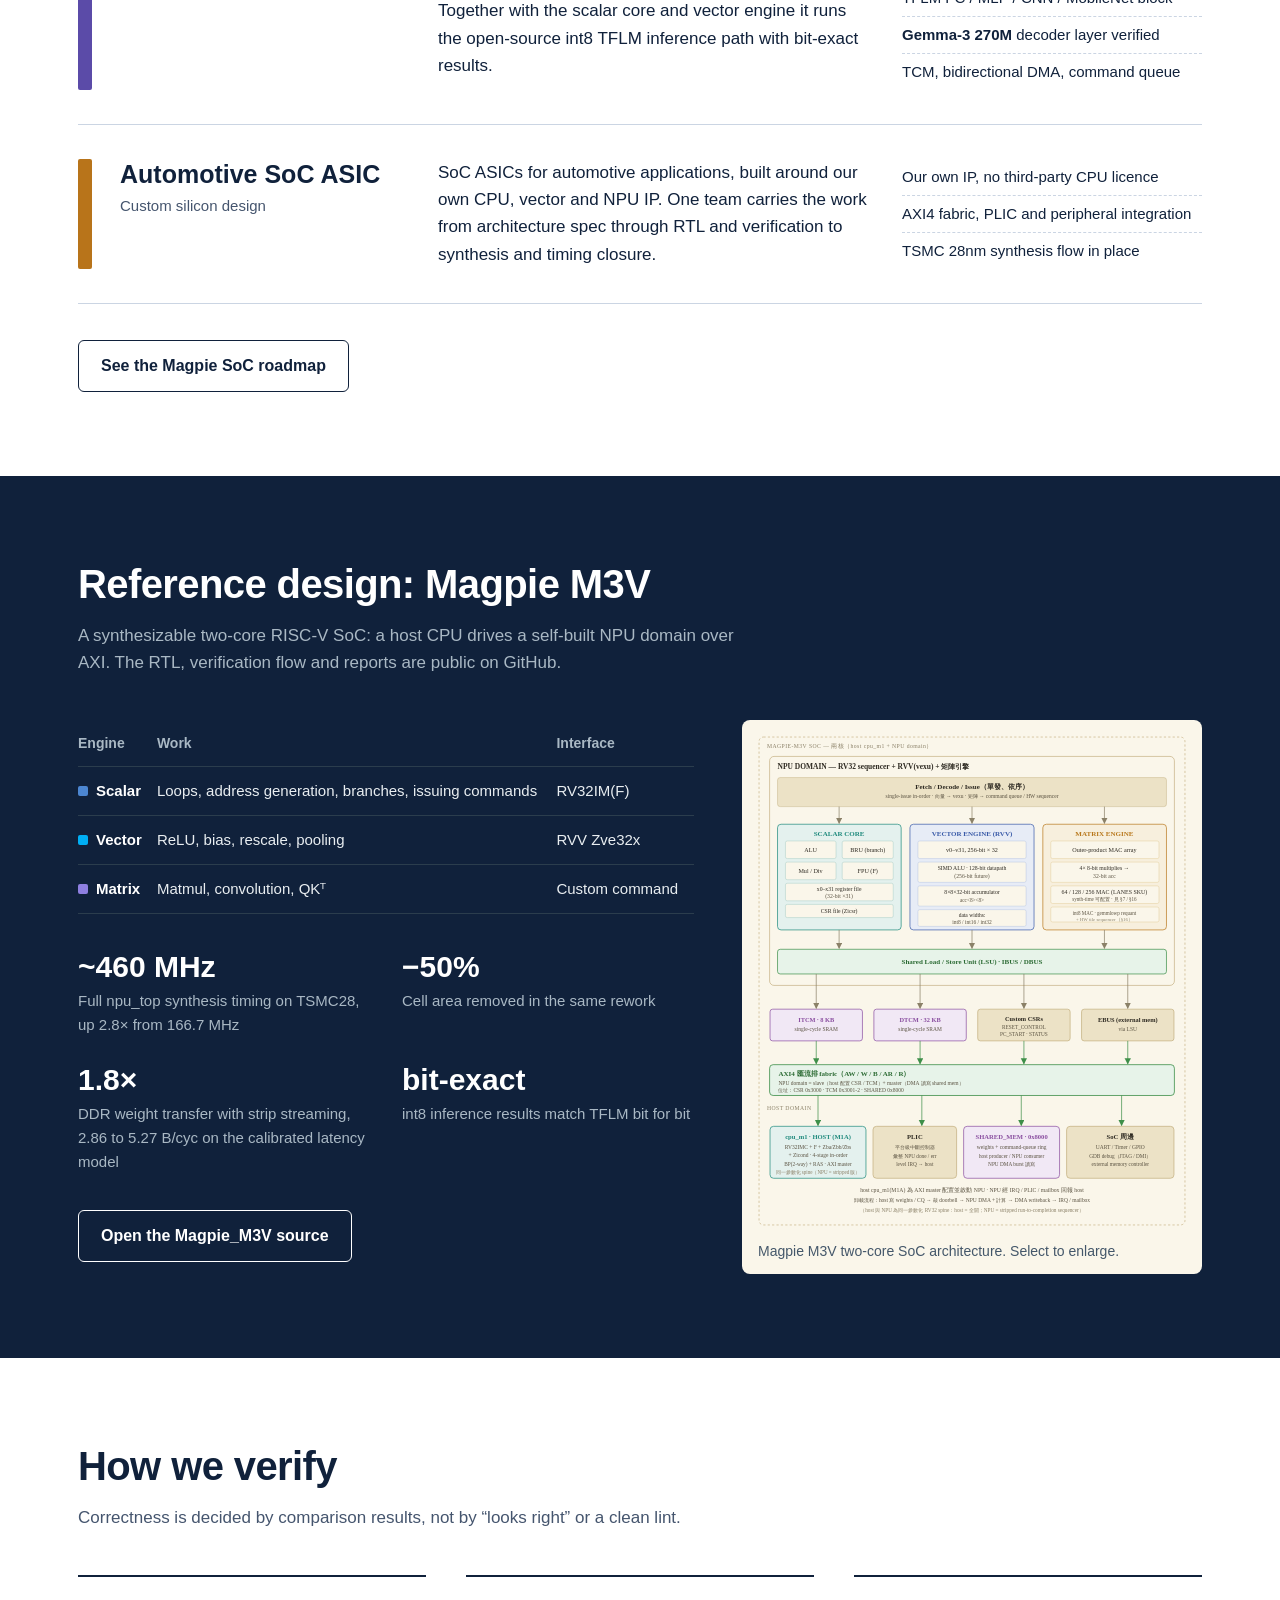
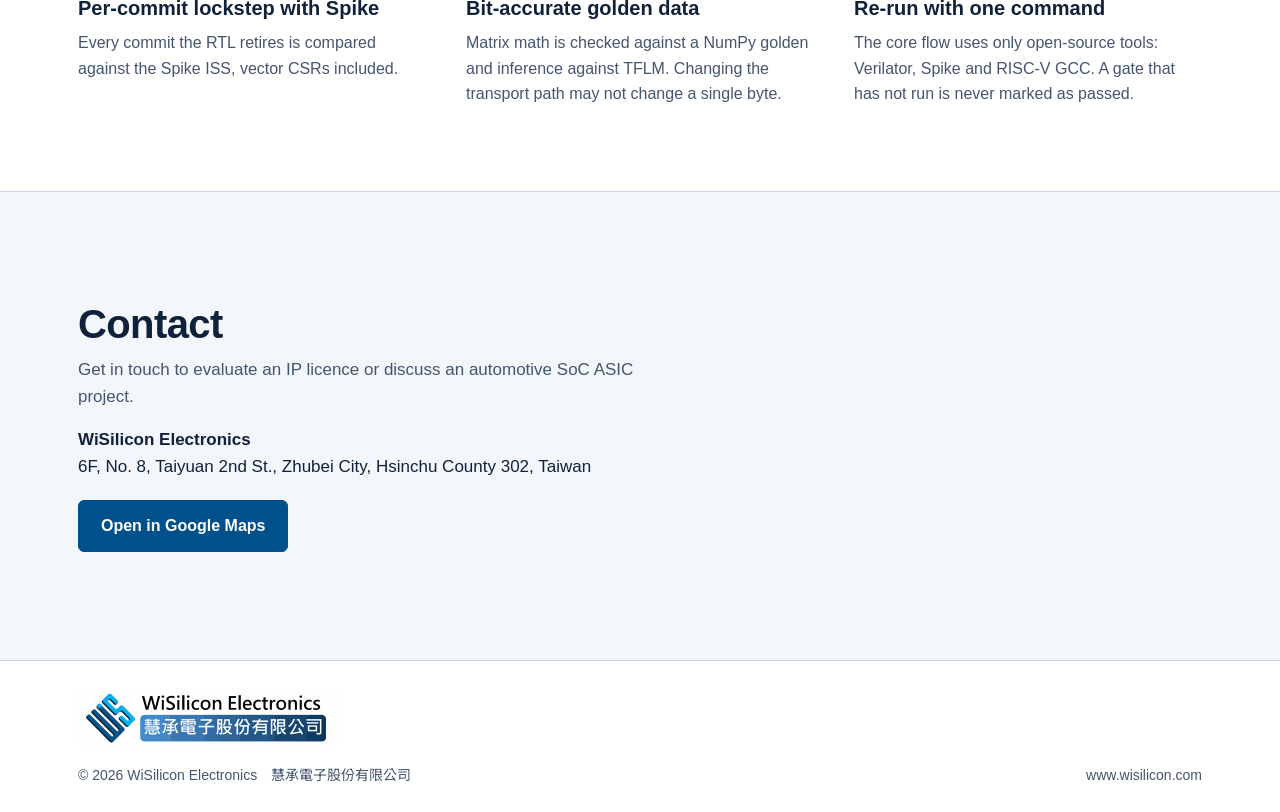
==== commit f5e79272: "Contact: replace GitHub link with office address and Google Map" ====
--- a/index.html
+++ b/index.html
@@ -244,12 +244,17 @@
 <div>
 <h2><span class="zh">聯絡我們</span><span class="en">Contact</span></h2>
 <p>
-<span class="zh">想評估 IP 授權或討論車用 SoC ASIC 專案，請從 GitHub 與我們聯繫。</span>
-<span class="en">To evaluate an IP licence or discuss an automotive SoC ASIC project, reach us through GitHub.</span>
-</p>
-</div>
-<!-- TODO: 補上公司聯絡信箱，例如 <a class="btn solid" href="mailto:...">寄信給我們</a> -->
-<a class="btn solid" href="https://github.com/WiSilicon-IP"><span class="zh">前往 WiSilicon-IP GitHub</span><span class="en">Go to WiSilicon-IP on GitHub</span></a>
+<span class="zh">想評估 IP 授權或討論車用 SoC ASIC 專案，歡迎與我們聯繫。</span>
+<span class="en">Get in touch to evaluate an IP licence or discuss an automotive SoC ASIC project.</span>
+</p>
+<p style="margin-top:16px;color:var(--ink)">
+<span class="zh"><b>慧承電子股份有限公司</b><br>302 新竹縣竹北市竹北里台元二街 8 號 6 樓</span>
+<span class="en"><b>WiSilicon Electronics</b><br>6F, No. 8, Taiyuan 2nd St., Zhubei City, Hsinchu County 302, Taiwan</span>
+</p>
+<p style="margin-top:20px"><a class="btn solid" href="https://www.google.com/maps/search/?api=1&amp;query=302%E6%96%B0%E7%AB%B9%E7%B8%A3%E7%AB%B9%E5%8C%97%E5%B8%82%E7%AB%B9%E5%8C%97%E9%87%8C%E5%8F%B0%E5%85%83%E4%BA%8C%E8%A1%978%E8%99%9F6%E6%A8%93"><span class="zh">在 Google 地圖開啟</span><span class="en">Open in Google Maps</span></a></p>
+</div>
+<!-- TODO: 補上公司聯絡信箱與電話 -->
+<iframe title="WiSilicon Electronics 慧承電子 Google Map" src="https://www.google.com/maps?q=302%E6%96%B0%E7%AB%B9%E7%B8%A3%E7%AB%B9%E5%8C%97%E5%B8%82%E7%AB%B9%E5%8C%97%E9%87%8C%E5%8F%B0%E5%85%83%E4%BA%8C%E8%A1%978%E8%99%9F6%E6%A8%93&amp;z=17&amp;output=embed" loading="lazy" referrerpolicy="no-referrer-when-downgrade" style="border:0;width:460px;max-width:100%;height:300px;border-radius:8px"></iframe>
 </div>
 </section>
 </main>
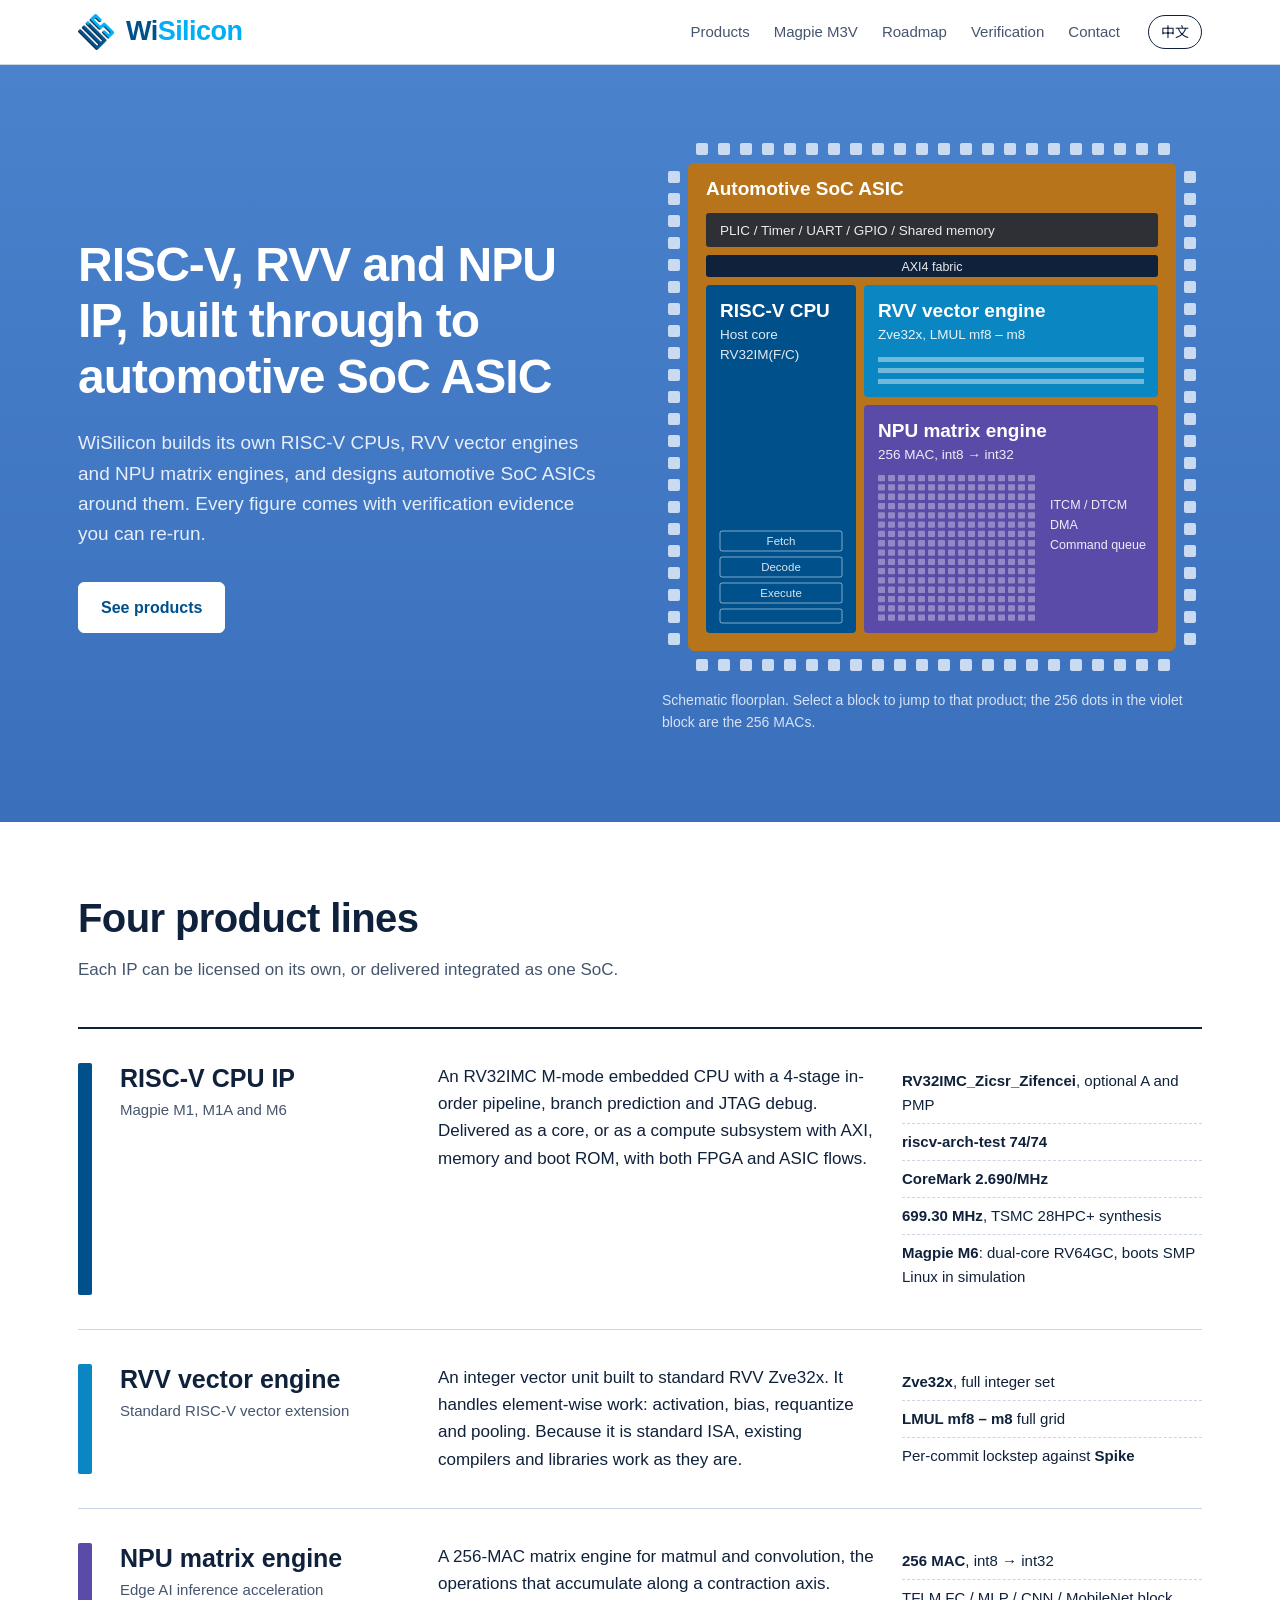
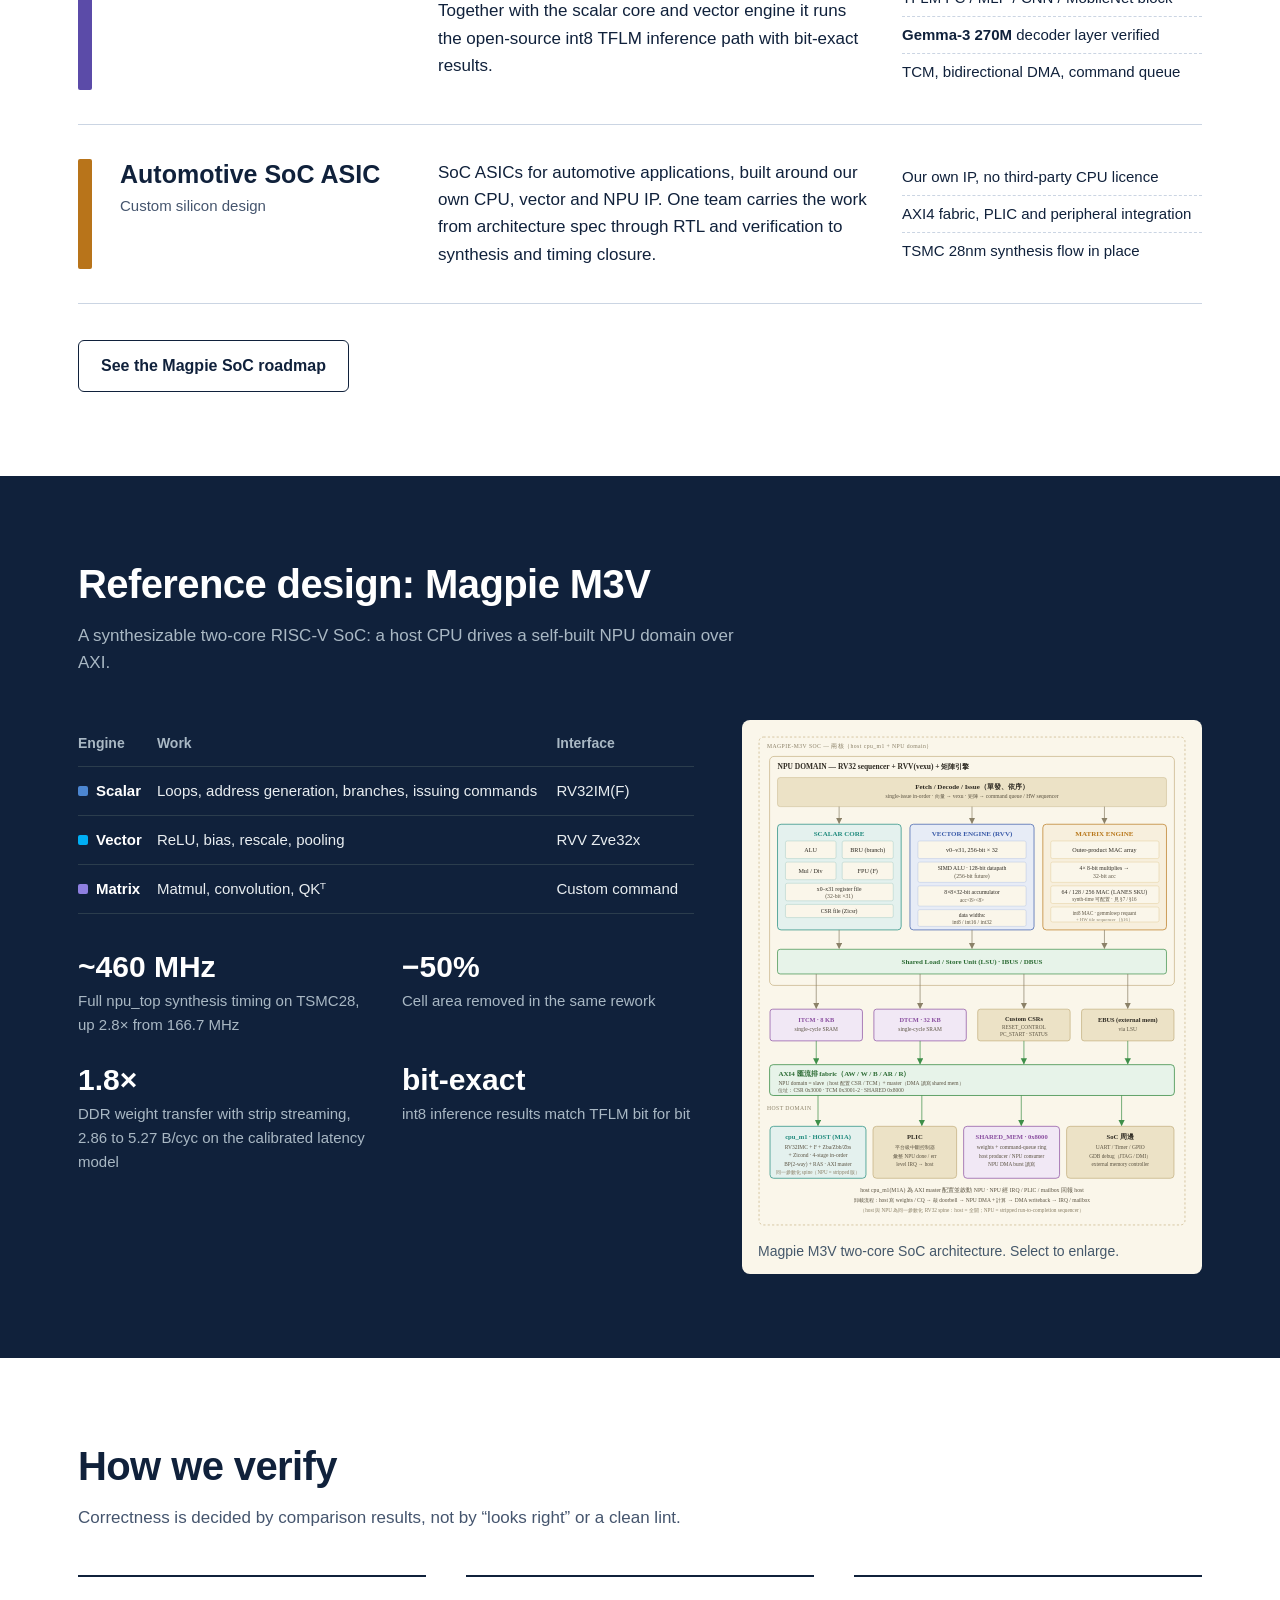
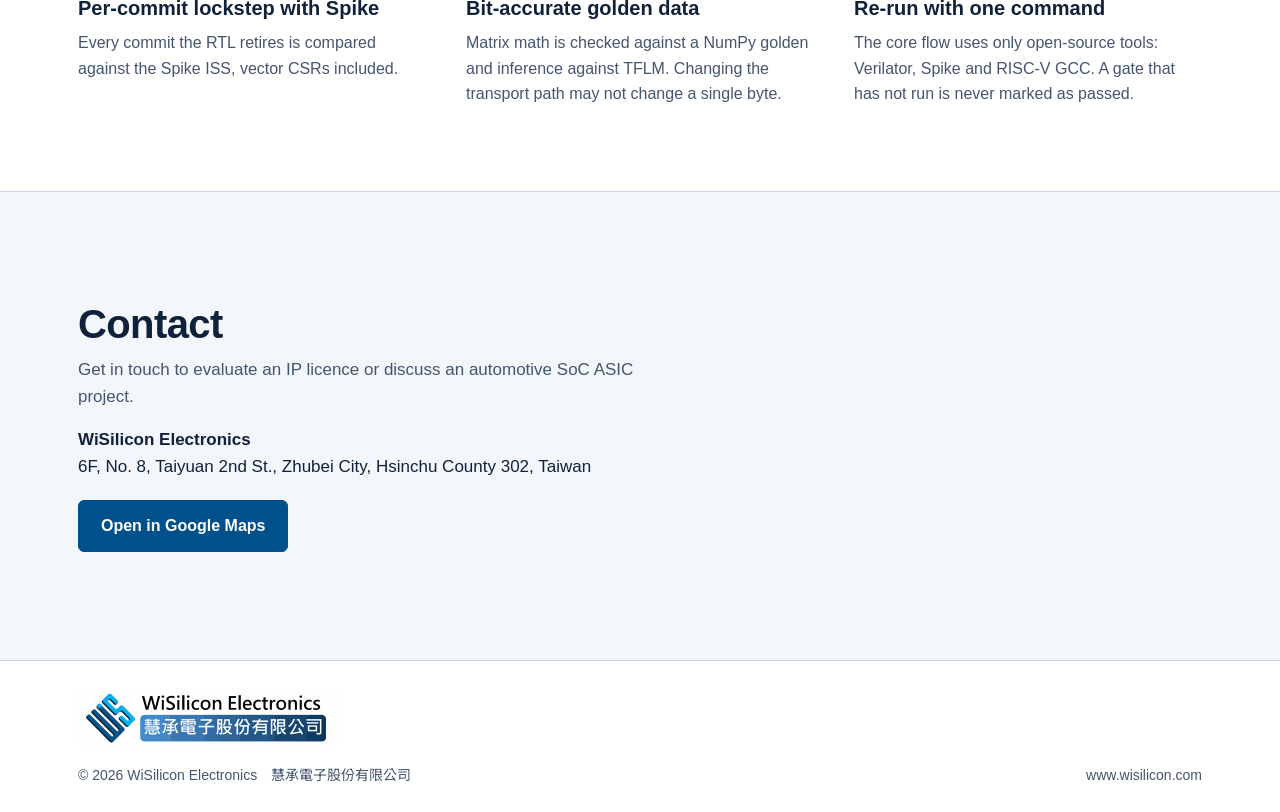
==== commit c2af8046: "Remove all GitHub links" ====
--- a/index.html
+++ b/index.html
@@ -46,7 +46,6 @@
 </p>
 <div class="actions">
 <a class="btn solid" href="#offer"><span class="zh">看產品與服務</span><span class="en">See products</span></a>
-<a class="btn" href="https://github.com/WiSilicon-IP/Magpie_M3V"><span class="zh">在 GitHub 看 Magpie M3V</span><span class="en">Magpie M3V on GitHub</span></a>
 </div>
 </div>
 <div>
@@ -181,8 +180,8 @@
 <div class="wrap">
 <h2><span class="zh">參考設計：Magpie M3V</span><span class="en">Reference design: Magpie M3V</span></h2>
 <p class="sub">
-<span class="zh">一顆可合成的雙核 RISC-V SoC：host CPU 透過 AXI 驅動自建的 NPU domain。RTL、驗證流程與報告都公開在 GitHub。</span>
-<span class="en">A synthesizable two-core RISC-V SoC: a host CPU drives a self-built NPU domain over AXI. The RTL, verification flow and reports are public on GitHub.</span>
+<span class="zh">一顆可合成的雙核 RISC-V SoC：host CPU 透過 AXI 驅動自建的 NPU domain。</span>
+<span class="en">A synthesizable two-core RISC-V SoC: a host CPU drives a self-built NPU domain over AXI.</span>
 </p>
 <div class="refgrid">
 <div>
@@ -207,7 +206,6 @@
 <div><dt>1.8×</dt><dd><span class="zh">strip streaming 讓 DDR 權重傳輸由 2.86 提升到 5.27 B/cyc（校準延遲模型）</span><span class="en">DDR weight transfer with strip streaming, 2.86 to 5.27 B/cyc on the calibrated latency model</span></dd></div>
 <div><dt>bit-exact</dt><dd><span class="zh">int8 推論結果與 TFLM 逐位元相同</span><span class="en">int8 inference results match TFLM bit for bit</span></dd></div>
 </dl>
-<a class="btn" href="https://github.com/WiSilicon-IP/Magpie_M3V"><span class="zh">開啟 Magpie_M3V 原始碼</span><span class="en">Open the Magpie_M3V source</span></a>
 </div>
 <figure>
 <a href="soc_arch_v3.svg"><img src="soc_arch_v3.svg" alt="Magpie-M3V two-core SoC architecture: NPU domain with scalar RV32IMF core, RVV vector engine, 256-MAC matrix engine, ITCM/DTCM and DMA, plus host cpu_m1, PLIC, shared memory and peripherals on a shared AXI4 fabric" loading="lazy" width="1000" height="1140"></a>
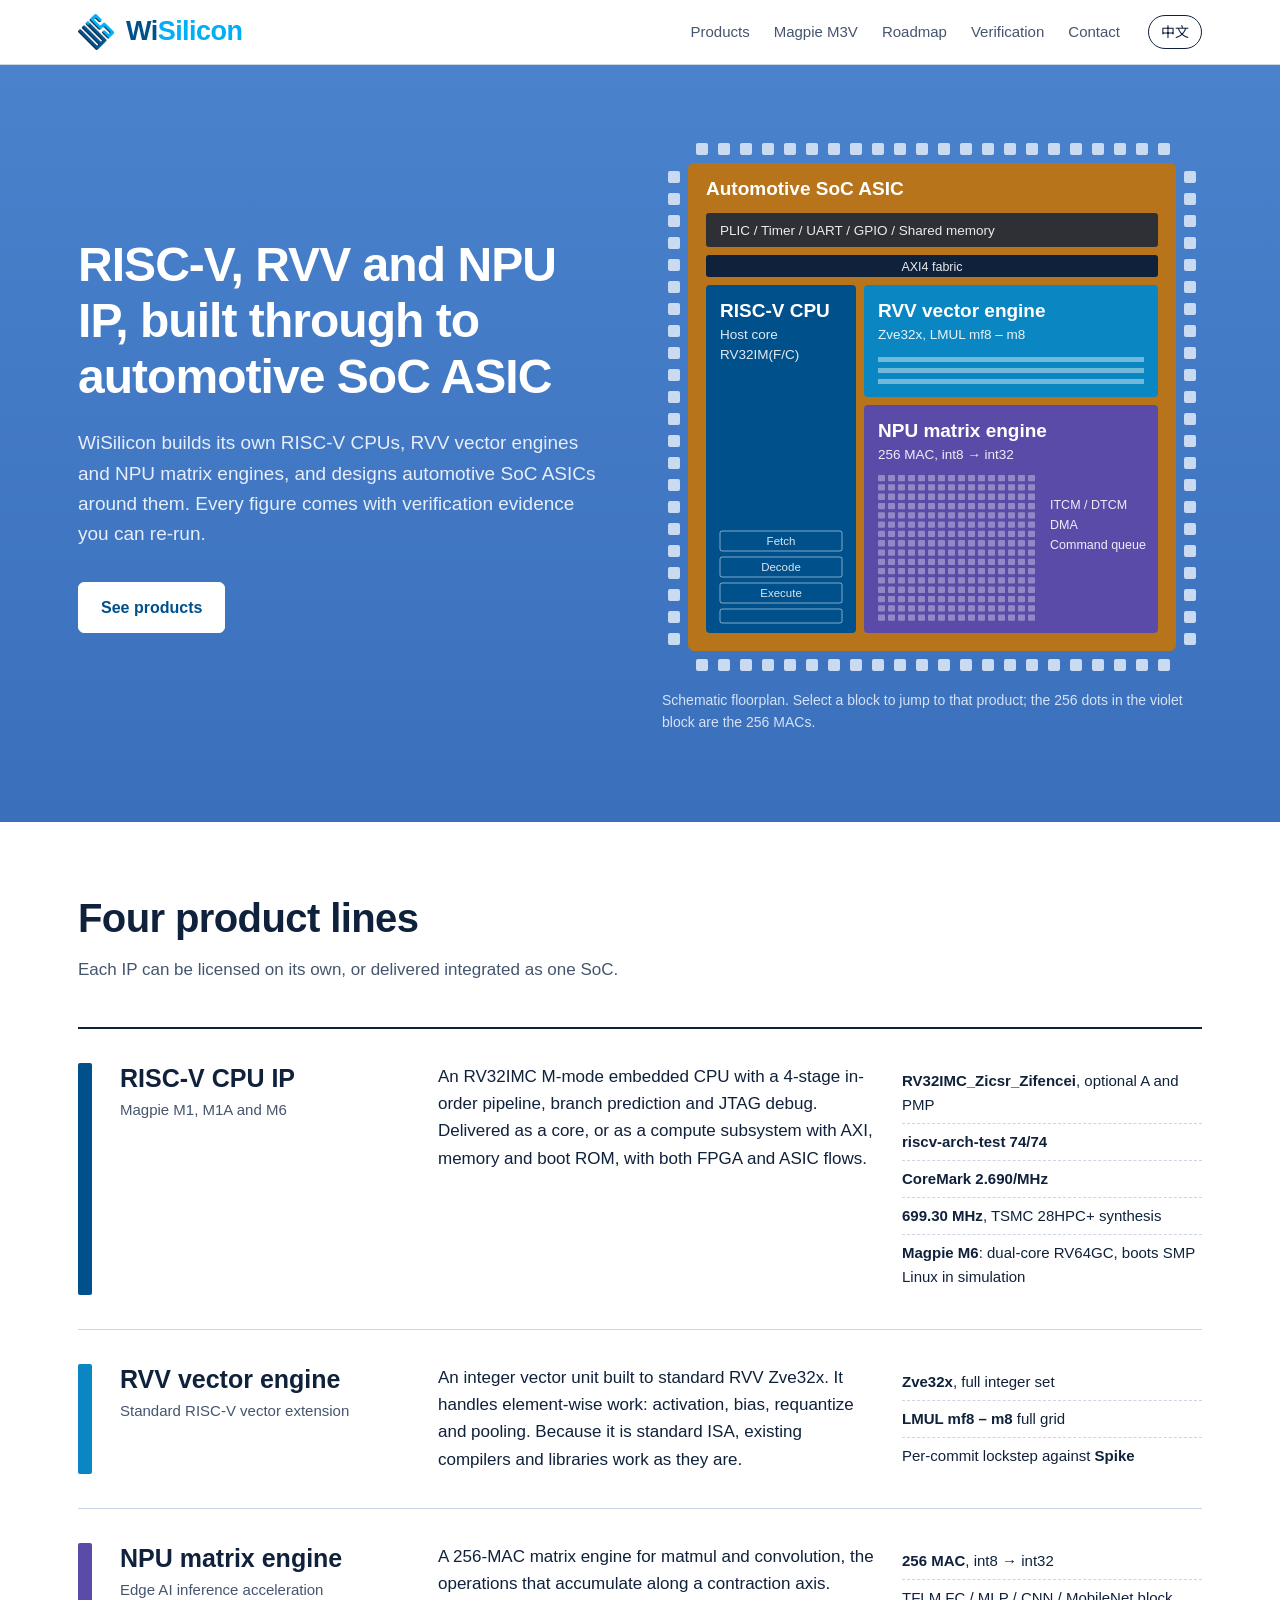
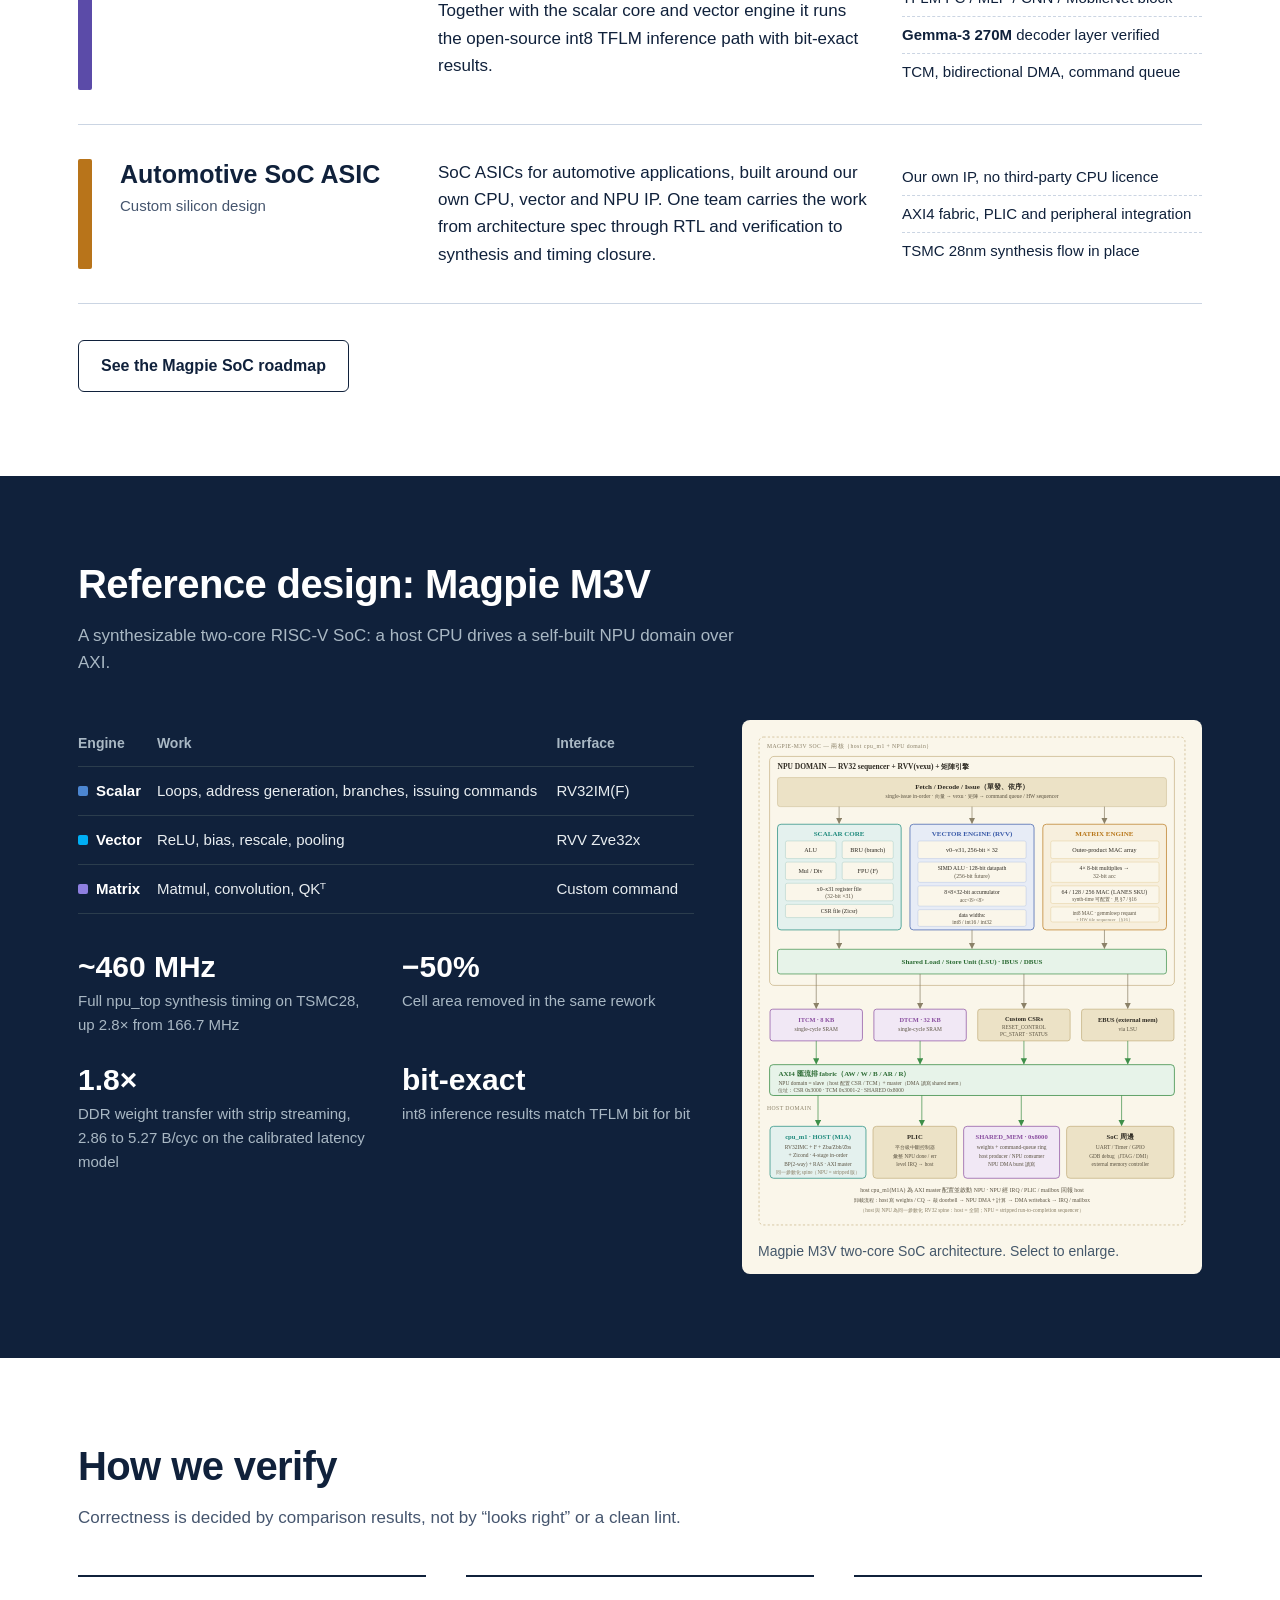
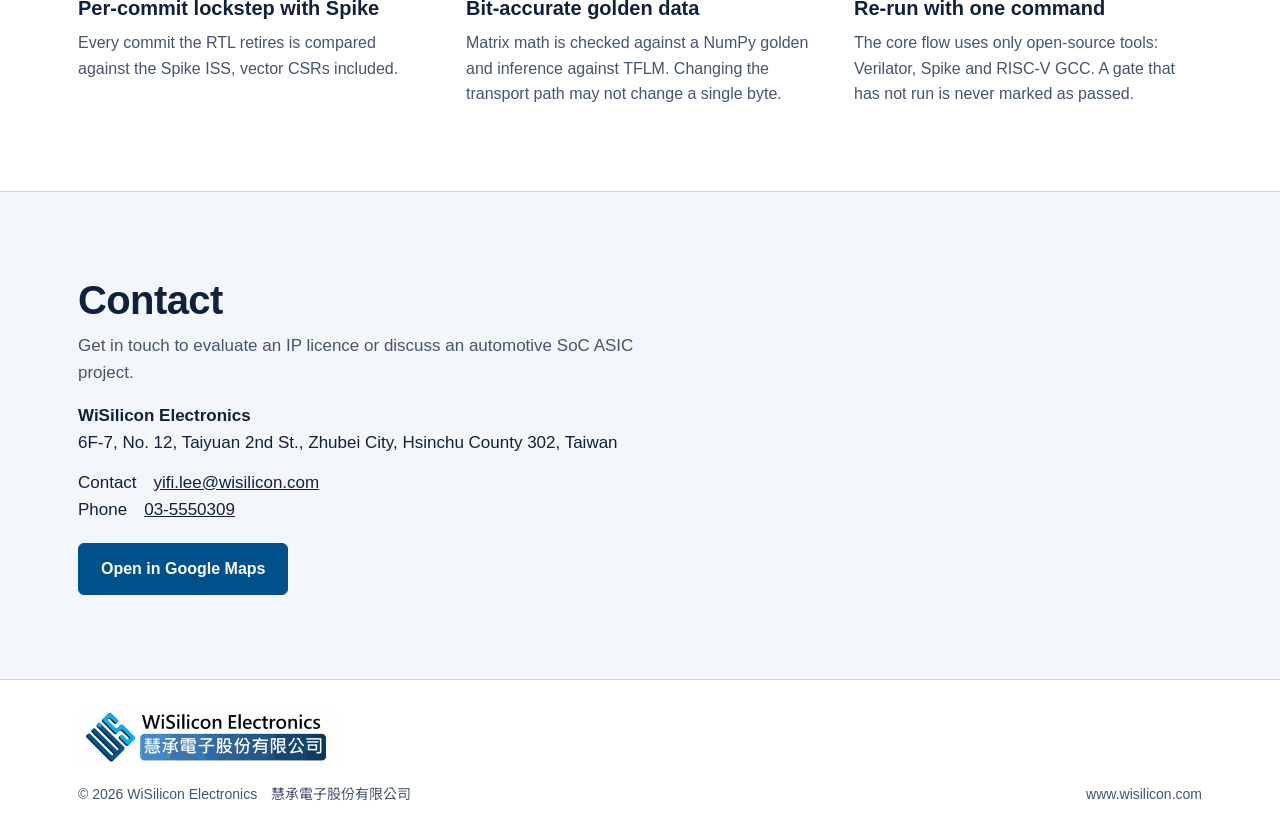
==== commit fa8564b7: "Contact: update address, add email and phone" ====
--- a/index.html
+++ b/index.html
@@ -246,13 +246,16 @@
 <span class="en">Get in touch to evaluate an IP licence or discuss an automotive SoC ASIC project.</span>
 </p>
 <p style="margin-top:16px;color:var(--ink)">
-<span class="zh"><b>慧承電子股份有限公司</b><br>302 新竹縣竹北市竹北里台元二街 8 號 6 樓</span>
-<span class="en"><b>WiSilicon Electronics</b><br>6F, No. 8, Taiyuan 2nd St., Zhubei City, Hsinchu County 302, Taiwan</span>
-</p>
-<p style="margin-top:20px"><a class="btn solid" href="https://www.google.com/maps/search/?api=1&amp;query=302%E6%96%B0%E7%AB%B9%E7%B8%A3%E7%AB%B9%E5%8C%97%E5%B8%82%E7%AB%B9%E5%8C%97%E9%87%8C%E5%8F%B0%E5%85%83%E4%BA%8C%E8%A1%978%E8%99%9F6%E6%A8%93"><span class="zh">在 Google 地圖開啟</span><span class="en">Open in Google Maps</span></a></p>
-</div>
-<!-- TODO: 補上公司聯絡信箱與電話 -->
-<iframe title="WiSilicon Electronics 慧承電子 Google Map" src="https://www.google.com/maps?q=302%E6%96%B0%E7%AB%B9%E7%B8%A3%E7%AB%B9%E5%8C%97%E5%B8%82%E7%AB%B9%E5%8C%97%E9%87%8C%E5%8F%B0%E5%85%83%E4%BA%8C%E8%A1%978%E8%99%9F6%E6%A8%93&amp;z=17&amp;output=embed" loading="lazy" referrerpolicy="no-referrer-when-downgrade" style="border:0;width:460px;max-width:100%;height:300px;border-radius:8px"></iframe>
+<span class="zh"><b>慧承電子股份有限公司</b><br>302 新竹縣竹北市台元二街 12 號 6 樓之 7</span>
+<span class="en"><b>WiSilicon Electronics</b><br>6F-7, No. 12, Taiyuan 2nd St., Zhubei City, Hsinchu County 302, Taiwan</span>
+</p>
+<p style="margin-top:12px;color:var(--ink)">
+<span class="zh">聯絡人</span><span class="en">Contact</span>　<a href="mailto:yifi.lee@wisilicon.com">yifi.lee@wisilicon.com</a><br>
+<span class="zh">電話</span><span class="en">Phone</span>　<a href="tel:+88635550309">03-5550309</a>
+</p>
+<p style="margin-top:20px"><a class="btn solid" href="https://www.google.com/maps/search/?api=1&amp;query=302%E6%96%B0%E7%AB%B9%E7%B8%A3%E7%AB%B9%E5%8C%97%E5%B8%82%E5%8F%B0%E5%85%83%E4%BA%8C%E8%A1%9712%E8%99%9F6%E6%A8%93%E4%B9%8B7"><span class="zh">在 Google 地圖開啟</span><span class="en">Open in Google Maps</span></a></p>
+</div>
+<iframe title="WiSilicon Electronics 慧承電子 Google Map" src="https://www.google.com/maps?q=302%E6%96%B0%E7%AB%B9%E7%B8%A3%E7%AB%B9%E5%8C%97%E5%B8%82%E5%8F%B0%E5%85%83%E4%BA%8C%E8%A1%9712%E8%99%9F6%E6%A8%93%E4%B9%8B7&amp;z=17&amp;output=embed" loading="lazy" referrerpolicy="no-referrer-when-downgrade" style="border:0;width:460px;max-width:100%;height:300px;border-radius:8px"></iframe>
 </div>
 </section>
 </main>
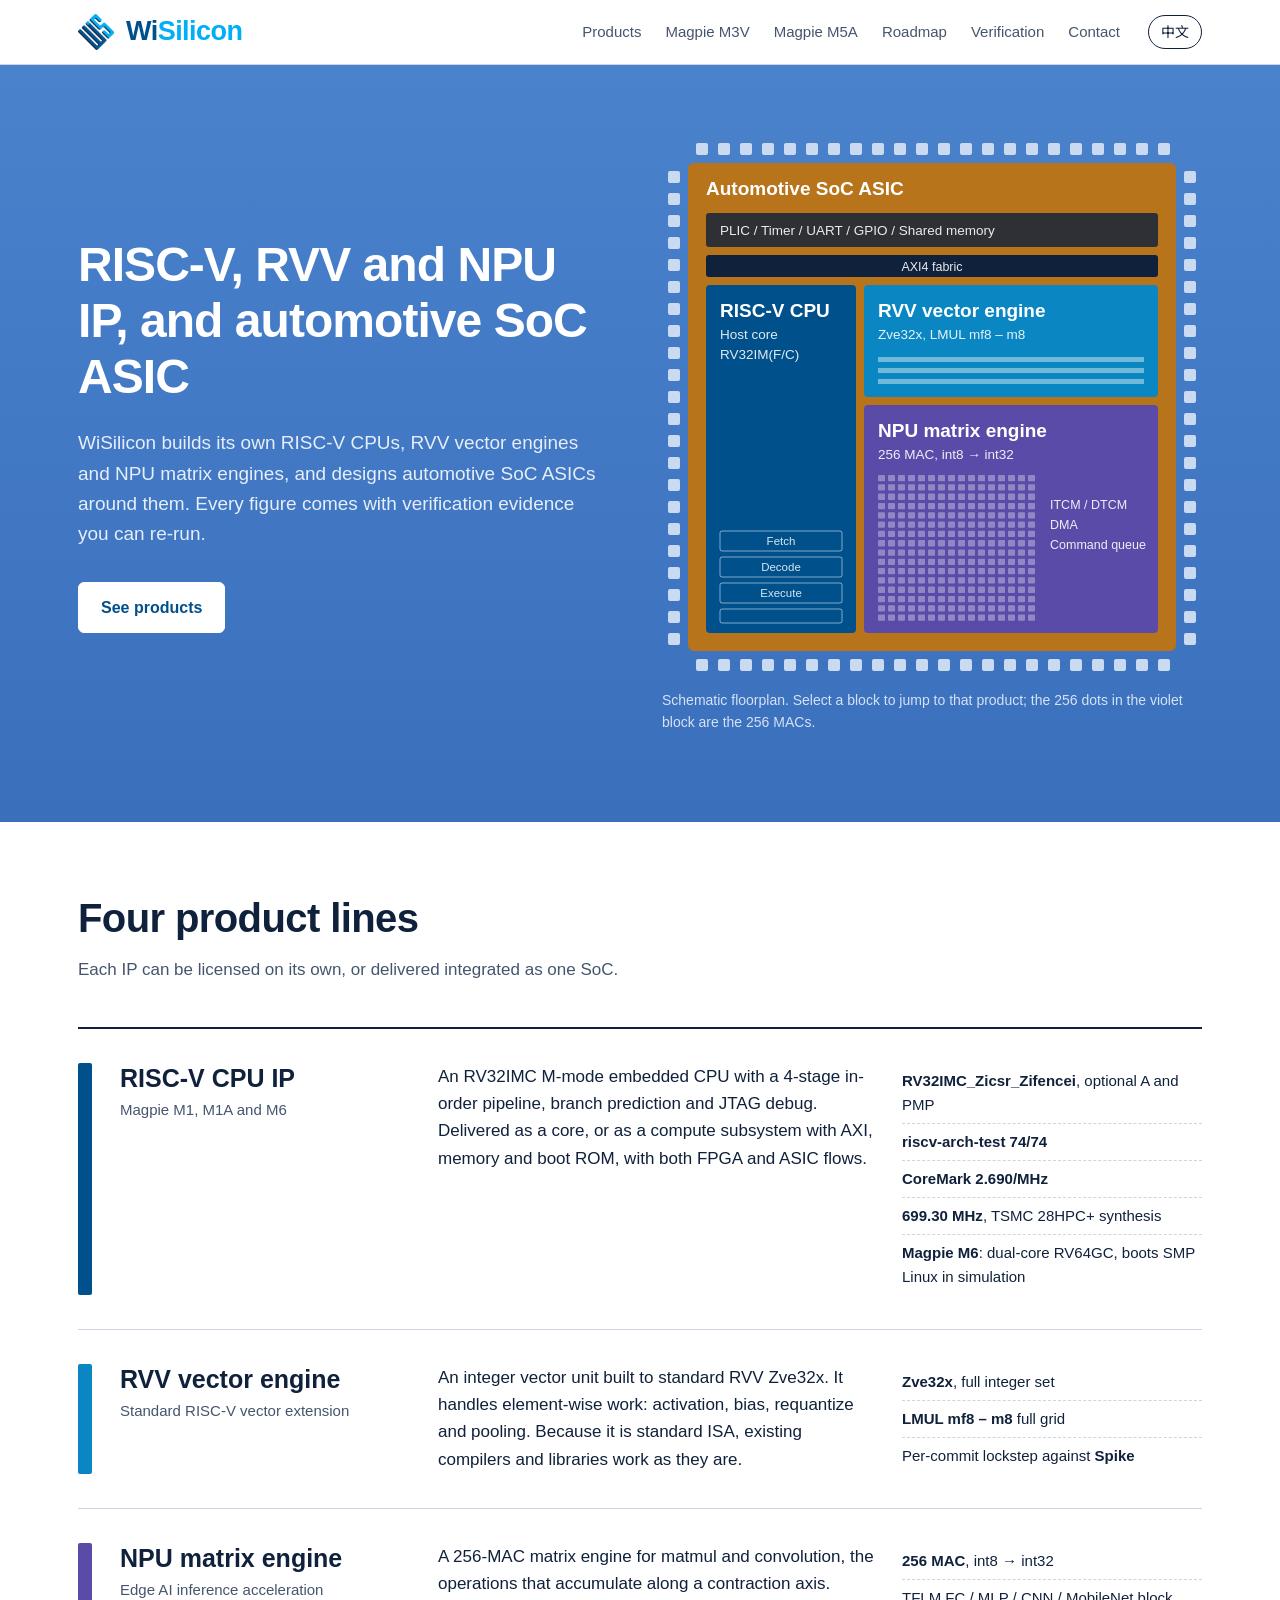
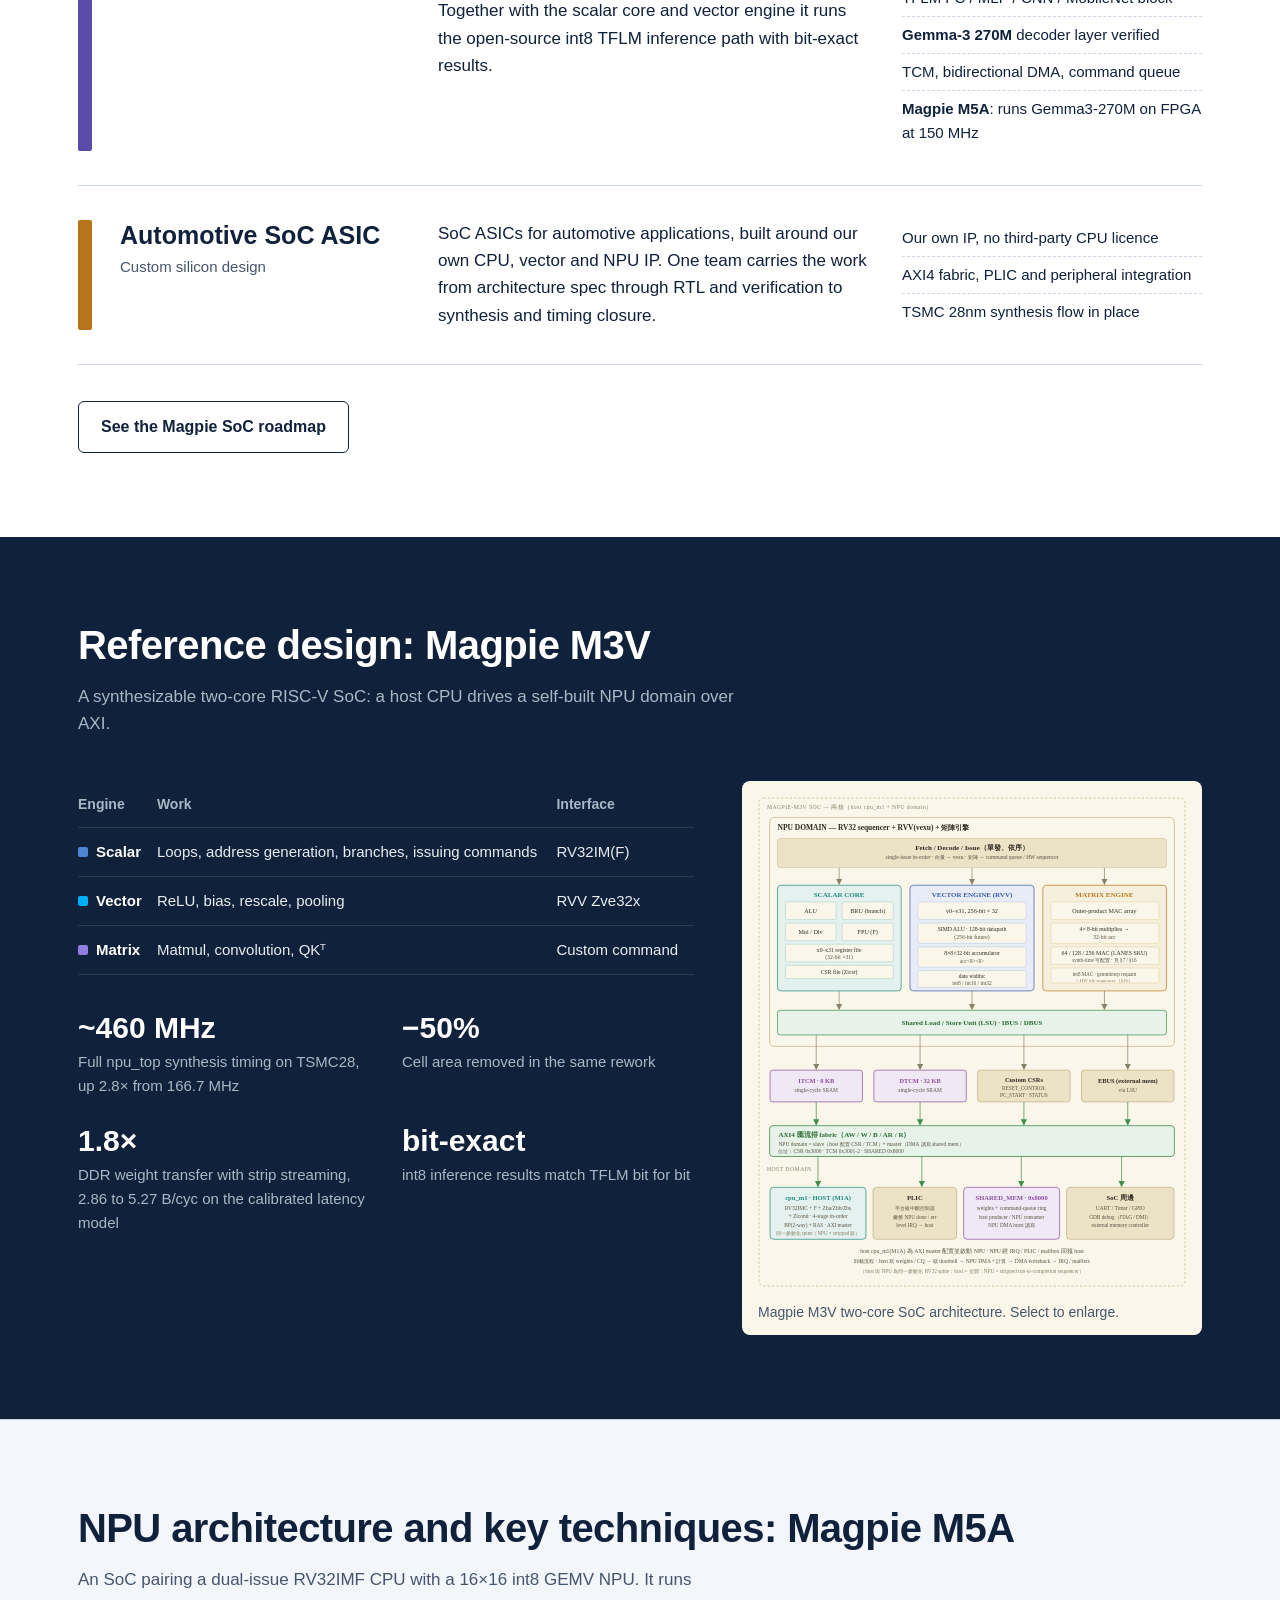
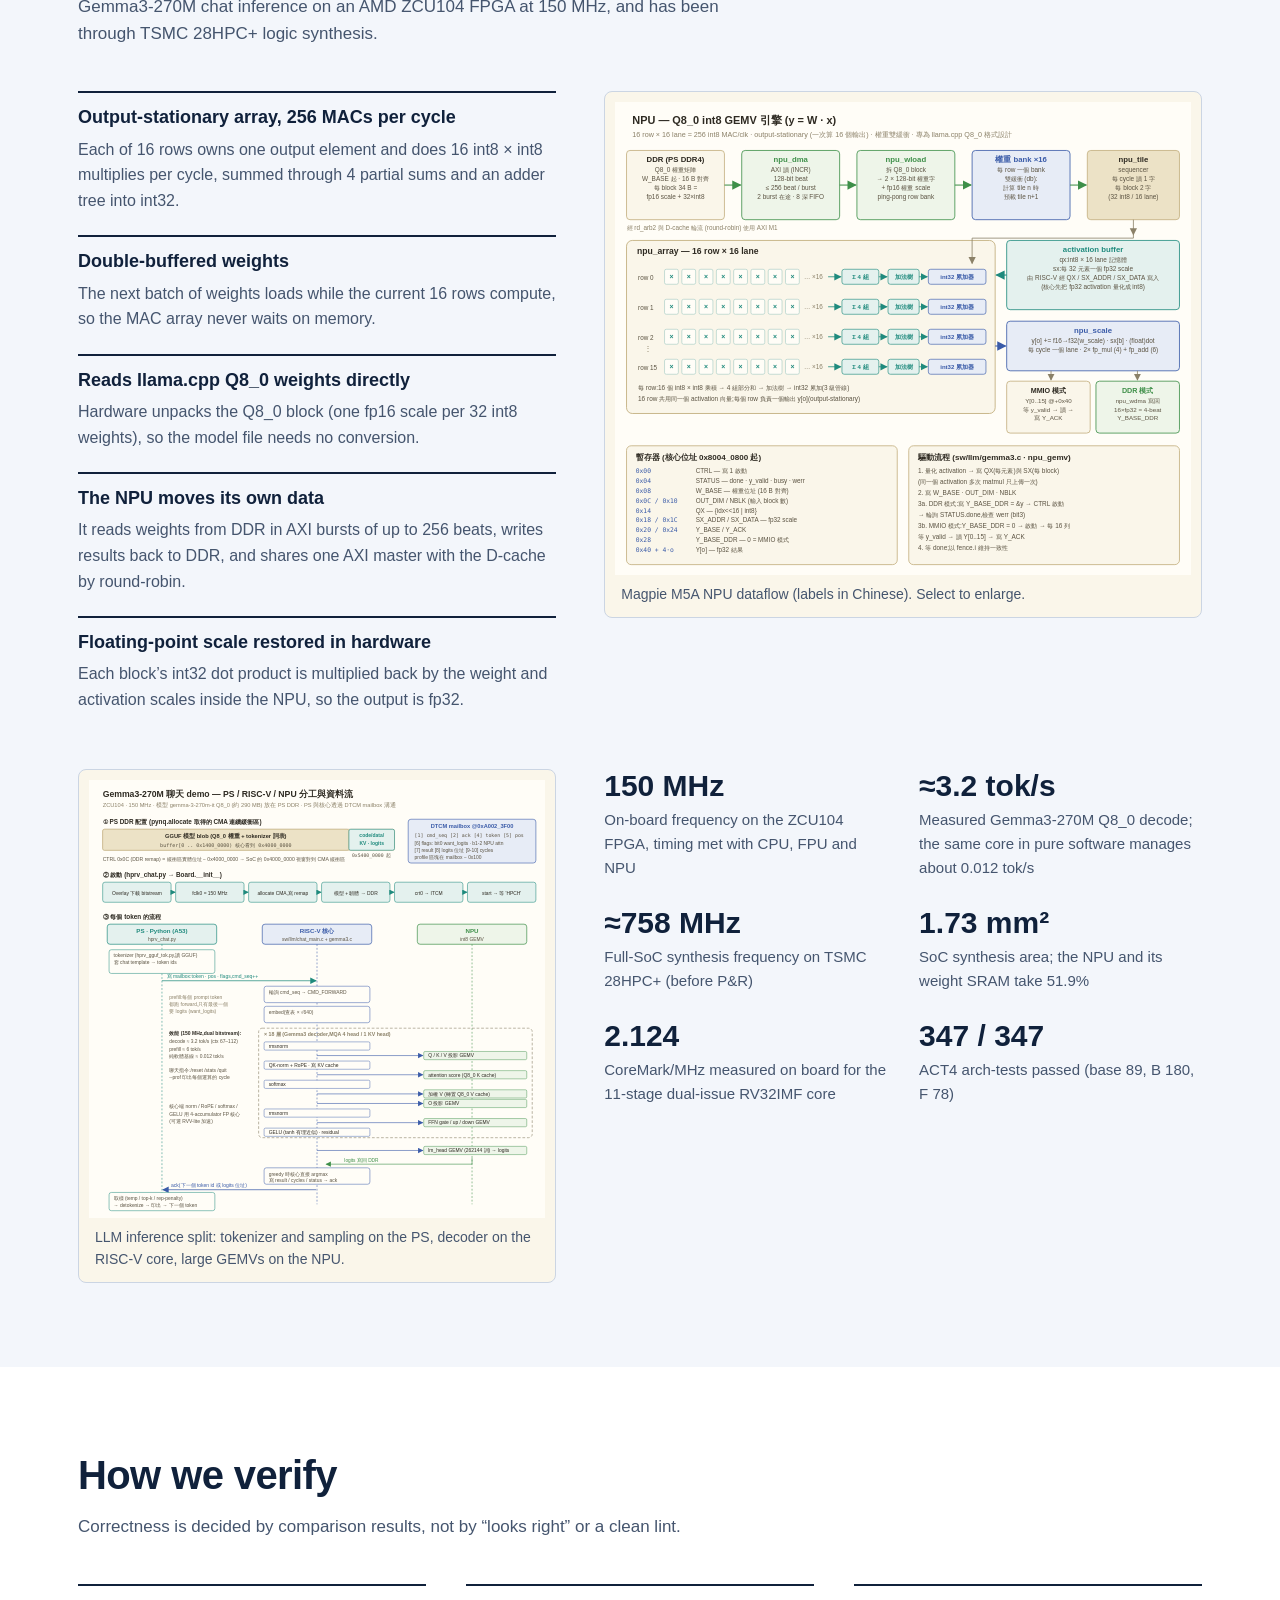
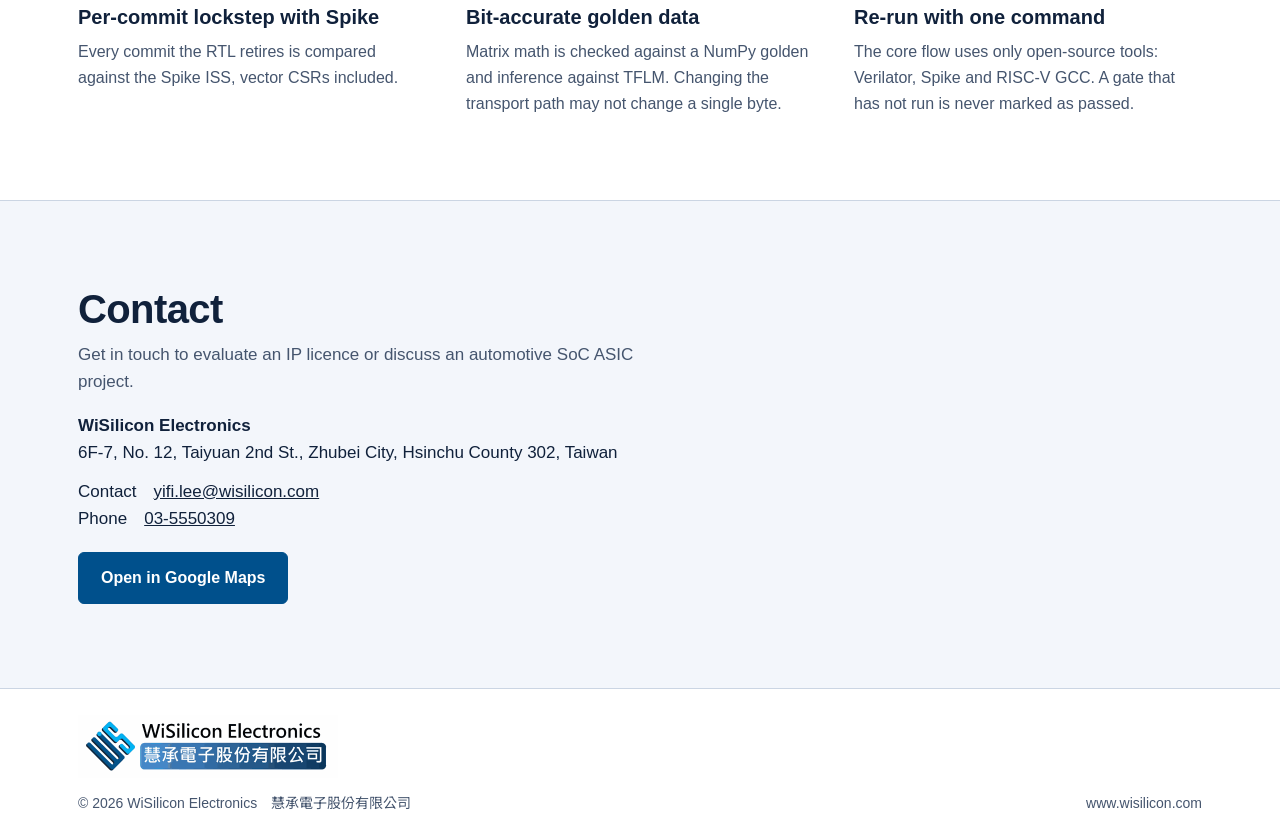
==== commit 9cd94913: "Add Magpie M5A NPU section; shorten headline" ====
--- a/index.html
+++ b/index.html
@@ -25,6 +25,7 @@
 <nav class="nav" aria-label="Primary">
 <a href="#offer"><span class="zh">產品與服務</span><span class="en">Products</span></a>
 <a href="#m3v">Magpie M3V</a>
+<a href="#m5a">Magpie M5A</a>
 <a href="roadmap.html">Roadmap</a>
 <a href="#method"><span class="zh">驗證方法</span><span class="en">Verification</span></a>
 <a href="#contact"><span class="zh">聯絡</span><span class="en">Contact</span></a>
@@ -37,8 +38,8 @@
 <div class="wrap">
 <div>
 <h1>
-<span class="zh"><span class="nb">RISC-V、RVV 與 NPU IP，</span><br><span class="nb">一路做到車用 SoC ASIC</span></span>
-<span class="en">RISC-V, RVV and NPU IP, built through to automotive SoC ASIC</span>
+<span class="zh"><span class="nb">RISC-V、RVV、NPU IP</span><br><span class="nb">與車用 SoC ASIC</span></span>
+<span class="en">RISC-V, RVV and NPU IP, and automotive SoC ASIC</span>
 </h1>
 <p class="lede">
 <span class="zh">慧承電子（WiSilicon）自行開發 RISC-V CPU、RVV 向量引擎與 NPU 矩陣引擎，並以這些 IP 為核心設計車用 SoC ASIC。每一項規格都附可重跑的驗證證據。</span>
@@ -154,6 +155,7 @@
 <li><span class="zh">TFLM FC / MLP / CNN / MobileNet block</span><span class="en">TFLM FC / MLP / CNN / MobileNet block</span></li>
 <li><b>Gemma-3 270M</b> <span class="zh">decoder layer 已驗證</span><span class="en">decoder layer verified</span></li>
 <li><span class="zh">TCM、雙向 DMA、command queue</span><span class="en">TCM, bidirectional DMA, command queue</span></li>
+<li><b>Magpie M5A</b><span class="zh">：FPGA 實機 150 MHz 執行 Gemma3-270M</span><span class="en">: runs Gemma3-270M on FPGA at 150 MHz</span></li>
 </ul>
 </article>
 <article class="row" id="auto">
@@ -214,6 +216,47 @@
 </div>
 </div>
 </section>
+<section class="npu" id="m5a">
+<div class="wrap">
+<h2><span class="zh">NPU 關鍵架構與技術：Magpie M5A</span><span class="en">NPU architecture and key techniques: Magpie M5A</span></h2>
+<p class="sub">
+<span class="zh">雙發射 RV32IMF CPU 搭配 16×16 int8 GEMV NPU 的 SoC。已在 AMD ZCU104 FPGA 上以 150 MHz 實機執行 Gemma3-270M 聊天推論，並完成 TSMC 28HPC+ 邏輯合成。</span>
+<span class="en">An SoC pairing a dual-issue RV32IMF CPU with a 16×16 int8 GEMV NPU. It runs Gemma3-270M chat inference on an AMD ZCU104 FPGA at 150 MHz, and has been through TSMC 28HPC+ logic synthesis.</span>
+</p>
+<div class="techgrid">
+<dl class="tech">
+<dt><span class="zh">每拍 256 個 MAC 的 output-stationary 陣列</span><span class="en">Output-stationary array, 256 MACs per cycle</span></dt>
+<dd><span class="zh">16 個 row 各負責一個輸出元素，每個 row 一拍做 16 個 int8 × int8 乘法，經 4 組部分和與加法樹累加成 int32。</span><span class="en">Each of 16 rows owns one output element and does 16 int8 × int8 multiplies per cycle, summed through 4 partial sums and an adder tree into int32.</span></dd>
+<dt><span class="zh">權重雙緩衝</span><span class="en">Double-buffered weights</span></dt>
+<dd><span class="zh">計算目前 16 列的同時預載下一批權重，MAC 陣列不必停下來等記憶體。</span><span class="en">The next batch of weights loads while the current 16 rows compute, so the MAC array never waits on memory.</span></dd>
+<dt><span class="zh">直接讀 llama.cpp 的 Q8_0 權重</span><span class="en">Reads llama.cpp Q8_0 weights directly</span></dt>
+<dd><span class="zh">硬體自行拆解 Q8_0 block（每 32 個 int8 權重配一個 fp16 scale），模型檔不需要另外轉檔。</span><span class="en">Hardware unpacks the Q8_0 block (one fp16 scale per 32 int8 weights), so the model file needs no conversion.</span></dd>
+<dt><span class="zh">NPU 自己搬資料</span><span class="en">The NPU moves its own data</span></dt>
+<dd><span class="zh">以最長 256 拍的 AXI burst 從 DDR 讀權重、把結果寫回 DDR，並與 D-cache 輪流共用同一個 AXI master。</span><span class="en">It reads weights from DDR in AXI bursts of up to 256 beats, writes results back to DDR, and shares one AXI master with the D-cache by round-robin.</span></dd>
+<dt><span class="zh">硬體還原浮點 scale</span><span class="en">Floating-point scale restored in hardware</span></dt>
+<dd><span class="zh">每個 block 的 int32 內積在 NPU 內乘回權重與 activation 的 scale，輸出直接是 fp32。</span><span class="en">Each block’s int32 dot product is multiplied back by the weight and activation scales inside the NPU, so the output is fp32.</span></dd>
+</dl>
+<figure class="fig">
+<a href="npu_m5a.svg"><img src="npu_m5a.svg" alt="Magpie M5A NPU dataflow: DDR weights pass through npu_dma and npu_wload into double-buffered weight banks; a 16-row by 16-lane int8 MAC array multiplies them with the activation buffer; npu_scale applies scaling and outputs in MMIO or DDR mode" loading="lazy" width="1000" height="820"></a>
+<figcaption><span class="zh">Magpie M5A NPU 資料流。點圖可放大。</span><span class="en">Magpie M5A NPU dataflow (labels in Chinese). Select to enlarge.</span></figcaption>
+</figure>
+</div>
+<div class="techgrid">
+<figure class="fig">
+<a href="llm_flow_m5a.svg"><img src="llm_flow_m5a.svg" alt="Gemma3-270M chat demo: the processing system handles tokenizer and sampling, the RISC-V core runs the 18 decoder layers, and every large GEMV goes to the NPU" loading="lazy" width="1000" height="960"></a>
+<figcaption><span class="zh">LLM 推論分工：tokenizer 與取樣在 PS，decoder 在 RISC-V 核心，大型 GEMV 交給 NPU。</span><span class="en">LLM inference split: tokenizer and sampling on the PS, decoder on the RISC-V core, large GEMVs on the NPU.</span></figcaption>
+</figure>
+<dl class="facts light">
+<div><dt>150 MHz</dt><dd><span class="zh">ZCU104 FPGA 實機頻率，CPU、FPU 與 NPU 組態皆時序收斂</span><span class="en">On-board frequency on the ZCU104 FPGA, timing met with CPU, FPU and NPU</span></dd></div>
+<div><dt>≈3.2 tok/s</dt><dd><span class="zh">Gemma3-270M Q8_0 decode 實測；同一顆核心純軟體約 0.012 tok/s</span><span class="en">Measured Gemma3-270M Q8_0 decode; the same core in pure software manages about 0.012 tok/s</span></dd></div>
+<div><dt>≈758 MHz</dt><dd><span class="zh">完整 SoC 在 TSMC 28HPC+ 的合成頻率（尚未 P&amp;R）</span><span class="en">Full-SoC synthesis frequency on TSMC 28HPC+ (before P&amp;R)</span></dd></div>
+<div><dt>1.73 mm²</dt><dd><span class="zh">SoC 合成面積，NPU 與其權重 SRAM 佔 51.9%</span><span class="en">SoC synthesis area; the NPU and its weight SRAM take 51.9%</span></dd></div>
+<div><dt>2.124</dt><dd><span class="zh">CoreMark/MHz，11 級雙發射 RV32IMF 核心實機量測</span><span class="en">CoreMark/MHz measured on board for the 11-stage dual-issue RV32IMF core</span></dd></div>
+<div><dt>347 / 347</dt><dd><span class="zh">ACT4 arch-test 全數通過（base 89、B 180、F 78）</span><span class="en">ACT4 arch-tests passed (base 89, B 180, F 78)</span></dd></div>
+</dl>
+</div>
+</div>
+</section>
 <section id="method">
 <div class="wrap">
 <h2><span class="zh">我們怎麼驗證</span><span class="en">How we verify</span></h2>
--- a/site.css
+++ b/site.css
@@ -168,3 +168,16 @@
 .ref,.parts li{background:var(--ink)}
 footer .wrap{display:flex;flex-wrap:wrap;gap:6px 24px;justify-content:space-between}
 footer{background:#fff}
+.npu{background:var(--sheet);border-top:1px solid var(--line)}
+.fig{margin:0;background:#FAF6EA;border:1px solid var(--line);border-radius:8px;padding:10px}
+.fig img{display:block;width:100%;height:auto}
+.fig figcaption{font-size:14px;color:var(--ink-2);padding:8px 6px 2px}
+.techgrid{display:grid;grid-template-columns:minmax(0,1fr) minmax(0,1.25fr);gap:48px;align-items:start;margin-bottom:56px}
+.techgrid:last-child{margin-bottom:0}
+.tech{margin:0}
+.tech dt{font-weight:700;font-size:18px;line-height:1.4;border-top:2px solid var(--ink);padding-top:12px;margin-top:22px}
+.tech dt:first-child{margin-top:0}
+.tech dd{margin:6px 0 0;color:var(--ink-2);font-size:16px}
+.facts.light dt{color:var(--ink)}
+.facts.light dd{color:var(--ink-2)}
+@media (max-width:980px){.techgrid{grid-template-columns:1fr;gap:32px}}
